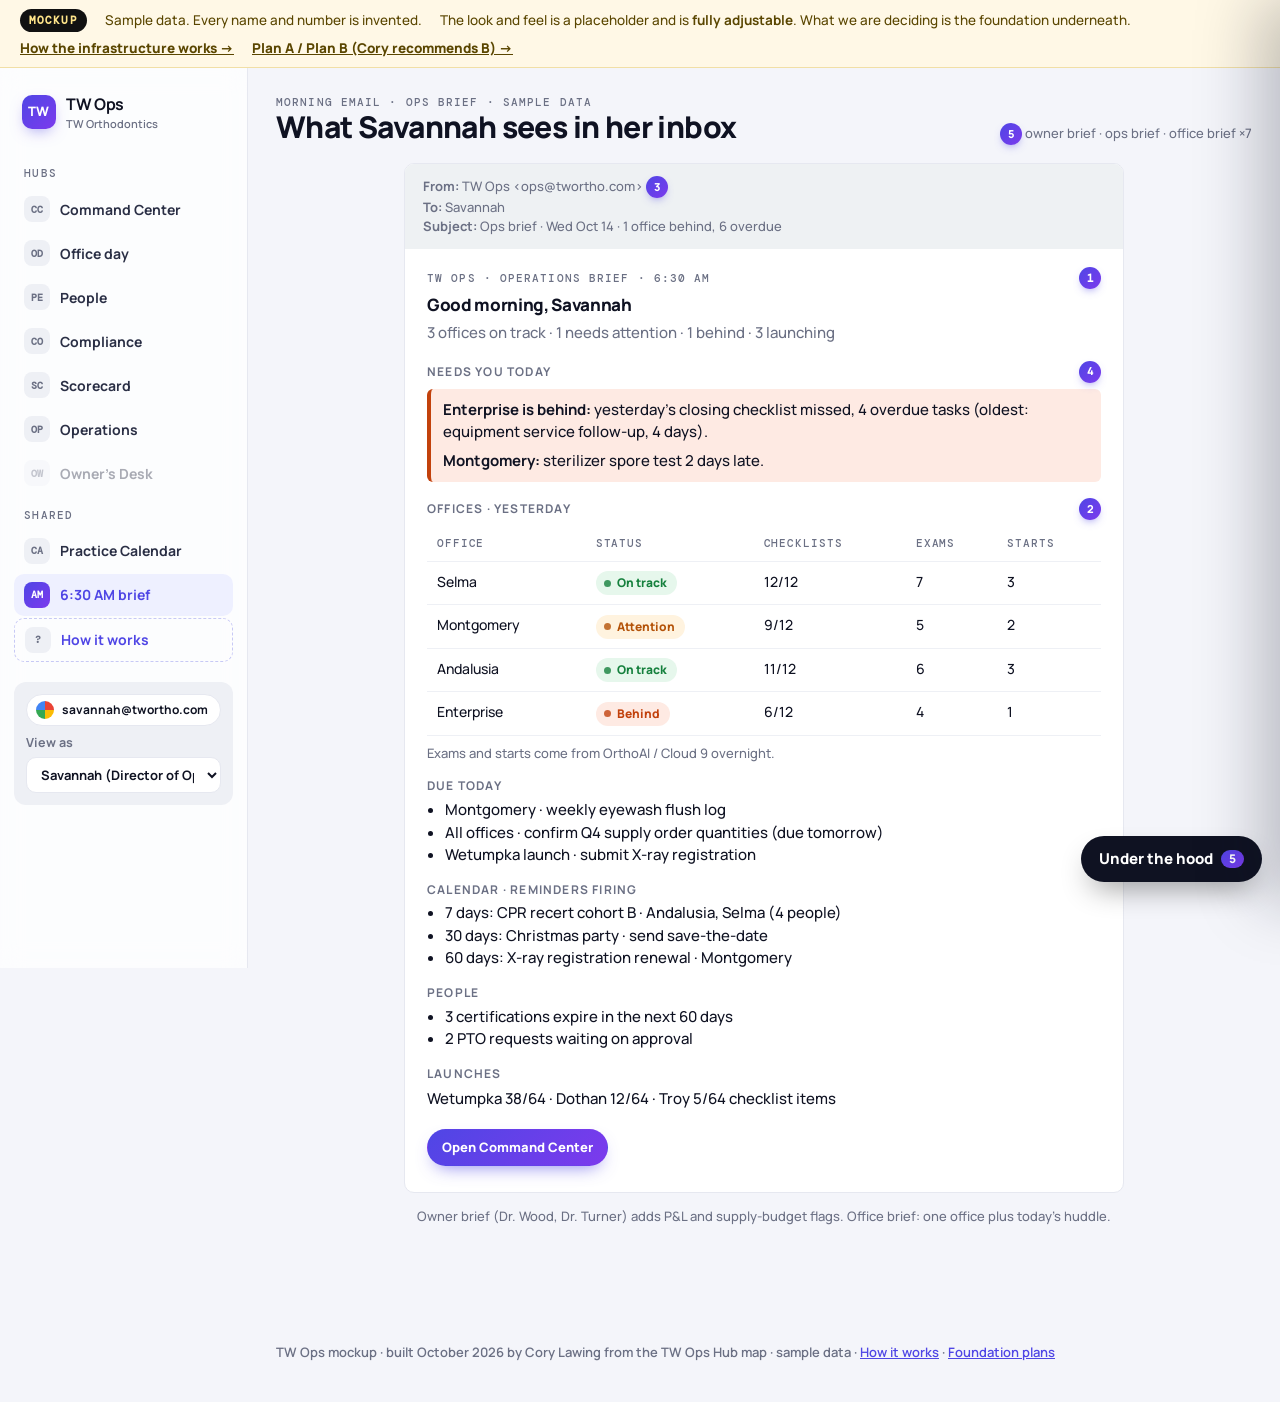
==== brief.html @ e6be6f55 "Fill placeholders with invented names and numbers Co-Authored-By: Claude Fable 5.1 <noreply@anthropi" ====
<!DOCTYPE html>
<html lang="en">
<head>
<meta charset="UTF-8">
<meta name="viewport" content="width=device-width, initial-scale=1">
<title>TW Ops · 6:30 AM brief (mockup)</title>
<link href="https://fonts.googleapis.com/css2?family=Manrope:wght@500;600;700;800&family=DM+Mono:wght@400;500&display=swap" rel="stylesheet">
<link rel="stylesheet" href="assets/styles.css">
<style>.mail{max-width:720px;margin:0 auto;background:#fff;border:1px solid var(--line);border-radius:10px;overflow:hidden}.mail .hdr{background:#eef1f3;padding:12px 18px;font-size:13px;color:var(--muted)}.mail .body{padding:18px 22px}.mail h4{margin:16px 0 6px;font-size:12px;letter-spacing:.1em;text-transform:uppercase;color:var(--muted)}.mail ul{margin:4px 0;padding-left:18px}.needs{background:var(--red-soft);border-left:4px solid var(--red);padding:10px 12px;border-radius:6px}</style>
</head>
<body>
<script>
window.PAGE = { id: 'brief', title: '6:30 AM brief', hood: [
  { what: 'Sent at 6:30 AM, every day', how: 'A scheduled job runs at 6:30 AM Central. It reads yesterday\'s rows (checklists, overdue items, calendar reminders, People expirations, launch checklists) and builds one brief per recipient. Nobody writes this email.', svc: ['job','db'] },
  { what: 'Exams, shows, starts', how: 'Pulled from Cloud 9 and OrthoAI by the overnight job before the brief runs. Counts per office. No patient names, ever.', svc: ['job','ext'] },
  { what: 'From ops@twortho.com via Gmail', how: 'The mailroom sends through your Google Workspace Gmail, so it lands in the normal inbox, is covered by Google\'s agreement, and is searchable like any other email. Critical items also go to Slack as they happen rather than waiting for 6:30.', svc: ['mail','auth'] },
  { what: '"Needs you today" sentences', how: 'The AI desk turns the numbers into two plain sentences. It is a server-side call to the Claude API with only green data (counts, task names, office names). In Plan B it never sees patient information; in Plan A patient-level summaries are possible under Anthropic\'s agreement.', svc: ['ai'] },
  { what: 'Three versions of the brief', how: 'The same job builds the owner brief (adds P&amp;L and supply-budget flags), the ops brief (this one) and seven office briefs (one office plus today\'s huddle). Which version a person gets comes from their role in the directory.', svc: ['auth','db'] }
]};
</script>
<div class="wrap">
  <div class="pagehead"><div><div class="lbl">Morning email · ops brief · sample data</div><h1>What Savannah sees in her inbox</h1></div><div><button class="uth" data-h="4"></button> <span class="small muted">owner brief · ops brief · office brief ×7</span></div></div>
  <div class="mail">
    <div class="hdr"><b>From:</b> TW Ops &lt;ops@twortho.com&gt; <button class="uth" data-h="2"></button><br><b>To:</b> Savannah<br><b>Subject:</b> Ops brief · Wed Oct 14 · 1 office behind, 6 overdue</div>
    <div class="body">
      <div class="lbl" style="display:flex;align-items:center;gap:8px">TW Ops · Operations brief · 6:30 AM <button class="uth" data-h="0"></button></div>
      <h2 style="margin:6px 0">Good morning, Savannah</h2>
      <p class="muted">3 offices on track · 1 needs attention · 1 behind · 3 launching</p>
      <h4 style="display:flex;align-items:center;gap:8px">Needs you today <button class="uth" data-h="3"></button></h4>
      <div class="needs"><p style="margin:0 0 6px"><b>Enterprise is behind:</b> yesterday's closing checklist missed, 4 overdue tasks (oldest: equipment service follow-up, 4 days).</p><p style="margin:0"><b>Montgomery:</b> sterilizer spore test 2 days late.</p></div>
      <h4 style="display:flex;align-items:center;gap:8px">Offices · yesterday <button class="uth" data-h="1"></button></h4>
      <div class="scroll"><table>
        <tr><th>Office</th><th>Status</th><th>Checklists</th><th>Exams</th><th>Starts</th></tr>
        <tr><td>Selma</td><td><span class="pill ok">On track</span></td><td>12/12</td><td>7</td><td>3</td></tr>
        <tr><td>Montgomery</td><td><span class="pill warn">Attention</span></td><td>9/12</td><td>5</td><td>2</td></tr>
        <tr><td>Andalusia</td><td><span class="pill ok">On track</span></td><td>11/12</td><td>6</td><td>3</td></tr>
        <tr><td>Enterprise</td><td><span class="pill bad">Behind</span></td><td>6/12</td><td>4</td><td>1</td></tr>
      </table></div>
      <p class="small muted">Exams and starts come from OrthoAI / Cloud 9 overnight.</p>
      <h4>Due today</h4><ul><li>Montgomery · weekly eyewash flush log</li><li>All offices · confirm Q4 supply order quantities (due tomorrow)</li><li>Wetumpka launch · submit X-ray registration</li></ul>
      <h4>Calendar · reminders firing</h4><ul><li>7 days: CPR recert cohort B · Andalusia, Selma (4 people)</li><li>30 days: Christmas party · send save-the-date</li><li>60 days: X-ray registration renewal · Montgomery</li></ul>
      <h4>People</h4><ul><li>3 certifications expire in the next 60 days</li><li>2 PTO requests waiting on approval</li></ul>
      <h4>Launches</h4><p>Wetumpka 38/64 · Dothan 12/64 · Troy 5/64 checklist items</p>
      <p style="margin-top:18px"><a class="btn pri" href="index.html">Open Command Center</a></p>
    </div>
  </div>
  <p class="small muted" style="text-align:center;margin-top:14px">Owner brief (Dr. Wood, Dr. Turner) adds P&amp;L and supply-budget flags. Office brief: one office plus today's huddle.</p>
</div>
<script src="assets/app.js"></script>
</body>
</html>
---- assets/styles.css ----
/* TW Ops mockup — placeholder look and feel (modern app shell). Everything here is adjustable; the foundation is the decision. */
:root{
  --bg:#f4f5fa; --paper:#ffffff; --fg:#0f1222; --muted:#6b7084; --line:#e6e8f0; --line2:#eef0f5;
  --acc:#4f46e5; --acc2:#7c3aed; --acc-soft:#eef0ff; --grad:linear-gradient(135deg,#4f46e5 0%,#7c3aed 100%);
  --navy:#1e1b4b; --teal:#4f46e5; --teal-soft:#eef0ff;
  --green:#15803d; --green-soft:#e6f7ec; --amber:#b45309; --amber-soft:#fff3df; --red:#c2410c; --red-soft:#feeae3; --violet:#6d28d9; --violet-soft:#efe9fe;
  --shadow:0 1px 2px rgba(16,24,40,.04),0 10px 30px -14px rgba(16,24,40,.12);
  --font:"Manrope","Segoe UI",Roboto,Helvetica,Arial,sans-serif; --mono:"DM Mono",ui-monospace,SFMono-Regular,Menlo,monospace;
  --r:16px;
}
*{box-sizing:border-box}
html,body{margin:0}
body{font-family:var(--font);font-size:15px;line-height:1.5;color:var(--fg);background:var(--bg);font-weight:500}
a{color:var(--acc)}
h1,h2,h3,h4{margin:0;line-height:1.15;letter-spacing:-.02em}
h1{font-size:30px;font-weight:800}
h2{font-size:17px;font-weight:800}
h3{font-size:15px;font-weight:800}
p{margin:8px 0}
button{font:inherit;cursor:pointer}
.mono{font-family:var(--mono)}

/* MOCKUP banner, every page */
.mock{background:#fff8e6;border-bottom:1px solid #f1dfa6;color:#5a4600;padding:9px 20px;font-size:13.5px}
.mock .in{max-width:1400px;margin:0 auto;display:flex;flex-wrap:wrap;gap:6px 18px;align-items:center}
.mock b{font-family:var(--mono);letter-spacing:.1em;background:#111;color:#ffe58a;padding:3px 9px;border-radius:999px;font-size:11px}
.mock a{color:#5a4600;font-weight:800}

/* app shell: sidebar + main */
.shell{display:flex;min-height:calc(100vh - 60px)}
aside.side{width:248px;flex:none;background:rgba(255,255,255,.75);backdrop-filter:blur(12px);border-right:1px solid var(--line);padding:18px 14px;position:sticky;top:0;height:100vh;overflow:auto;display:flex;flex-direction:column;gap:6px}
.brand{display:flex;align-items:center;gap:10px;text-decoration:none;color:var(--fg);padding:6px 8px 16px}
.brand .mark{width:34px;height:34px;border-radius:10px;background:var(--grad);color:#fff;display:grid;place-items:center;font-weight:800;font-size:13px;letter-spacing:.02em;box-shadow:0 6px 16px -6px rgba(79,70,229,.6)}
.brand b{display:block;font-size:16px;letter-spacing:-.02em}
.brand small{display:block;font-size:11px;color:var(--muted);font-weight:600}
nav.hubs{display:flex;flex-direction:column;gap:2px}
nav.hubs .sec{font-family:var(--mono);font-size:10.5px;letter-spacing:.12em;text-transform:uppercase;color:var(--muted);padding:12px 10px 4px}
nav.hubs a{display:flex;align-items:center;gap:10px;color:#2a2f45;text-decoration:none;padding:8px 10px;border-radius:10px;font-size:14px;font-weight:700}
nav.hubs a i{width:26px;height:26px;border-radius:8px;background:var(--line2);color:var(--muted);display:grid;place-items:center;font-style:normal;font-family:var(--mono);font-size:10px;letter-spacing:.02em;flex:none}
nav.hubs a:hover,nav.hubs a:focus-visible{background:var(--line2);outline:none}
nav.hubs a.on{background:var(--acc-soft);color:var(--acc)}
nav.hubs a.on i{background:var(--grad);color:#fff}
nav.hubs a.locked{opacity:.4;pointer-events:none}
nav.hubs a.how{margin-top:auto;border:1px dashed #c7c9f5;color:var(--acc)}
.who{margin-top:14px;padding:12px;border-radius:12px;background:var(--line2);display:flex;flex-direction:column;gap:8px;font-size:12.5px;color:var(--muted)}
.who .g{display:flex;align-items:center;gap:8px;background:#fff;border:1px solid var(--line);color:var(--fg);padding:6px 9px;border-radius:999px;font-weight:700;font-size:12px;overflow:hidden;white-space:nowrap;text-overflow:ellipsis}
.who .g i{width:18px;height:18px;border-radius:50%;background:conic-gradient(#ea4335 0 25%,#fbbc05 0 50%,#34a853 0 75%,#4285f4 0);display:inline-block;flex:none;font-style:normal}
.who label{display:flex;flex-direction:column;gap:4px;font-weight:700}
.who select{font:inherit;font-size:13px;font-weight:700;padding:7px 10px;border-radius:10px;border:1px solid var(--line);background:#fff;color:var(--fg)}
main{flex:1;min-width:0}
@media (max-width:900px){
  .shell{display:block}
  aside.side{position:static;height:auto;width:auto;flex-direction:row;flex-wrap:wrap;align-items:center;gap:8px;padding:10px 14px}
  .brand{padding:4px 6px}
  nav.hubs{flex-direction:row;flex-wrap:wrap;gap:4px;flex:1}
  nav.hubs .sec{display:none}
  nav.hubs a{padding:6px 10px;font-size:13px}
  nav.hubs a.how{margin-top:0}
  .who{margin:0;flex-direction:row;align-items:center;width:100%}
  .who label{flex-direction:row;align-items:center;gap:8px}
}

/* layout */
.wrap{max-width:1180px;margin:0 auto;padding:26px 28px 90px}
@media (max-width:640px){.wrap{padding:18px 16px 90px}}
.pagehead{display:flex;flex-wrap:wrap;justify-content:space-between;align-items:flex-end;gap:12px;margin-bottom:18px}
.pagehead .sub{color:var(--muted);font-size:14px;font-weight:600}
.grid{display:grid;gap:14px}
.g4{grid-template-columns:repeat(4,1fr)} .g3{grid-template-columns:repeat(3,1fr)} .g2{grid-template-columns:1fr 1fr}
@media (max-width:1100px){.g4{grid-template-columns:1fr 1fr}.g3{grid-template-columns:1fr 1fr}}
@media (max-width:640px){.g4,.g3,.g2{grid-template-columns:1fr}}
.card{background:var(--paper);border:1px solid var(--line);border-radius:var(--r);padding:16px 18px;position:relative;min-width:0;box-shadow:var(--shadow)}
.card .card{box-shadow:none;border-radius:12px}
.card h2,.card h3{display:flex;align-items:center;gap:8px;flex-wrap:wrap}
.kpi{font-size:36px;font-weight:800;letter-spacing:-.03em;font-variant-numeric:tabular-nums;line-height:1.1;margin-top:6px}
.kpi small{font-size:13px;font-weight:600;color:var(--muted);margin-left:6px;letter-spacing:0}
.lbl{font-family:var(--mono);font-size:11px;letter-spacing:.1em;text-transform:uppercase;color:var(--muted);font-weight:500}
.row{display:flex;justify-content:space-between;gap:10px;padding:7px 0;border-top:1px solid var(--line2);font-size:14px}
.row:first-of-type{border-top:0}
.row b{font-variant-numeric:tabular-nums;font-weight:800}
.pill{display:inline-flex;align-items:center;gap:6px;font-size:12px;font-weight:800;padding:3px 10px 3px 8px;border-radius:999px;white-space:nowrap}
.pill::before{content:"";width:7px;height:7px;border-radius:50%;background:currentColor;opacity:.8}
.ok{background:var(--green-soft);color:var(--green)} .warn{background:var(--amber-soft);color:var(--amber)} .bad{background:var(--red-soft);color:var(--red)} .launch{background:var(--violet-soft);color:var(--violet)} .info{background:var(--acc-soft);color:var(--acc)} .gray{background:var(--line2);color:var(--muted)}
.btn{display:inline-flex;align-items:center;gap:6px;border:1px solid var(--line);background:#fff;border-radius:999px;padding:8px 14px;font-weight:800;font-size:13px;color:var(--fg);text-decoration:none;box-shadow:0 1px 2px rgba(16,24,40,.04)}
.btn:hover{border-color:#c9cde0}
.btn.pri{background:var(--grad);border-color:transparent;color:#fff;box-shadow:0 8px 18px -8px rgba(79,70,229,.7)}
.btn.sm{padding:4px 10px;font-size:12px}
.office{cursor:pointer;transition:transform .12s,box-shadow .12s}
.office:hover{transform:translateY(-2px);box-shadow:0 1px 2px rgba(16,24,40,.04),0 18px 36px -18px rgba(79,70,229,.35);border-color:#d7d9f6}
@media (prefers-reduced-motion:reduce){.office{transition:none}.office:hover{transform:none}}
.chk{list-style:none;margin:0;padding:0}
.chk li{display:flex;align-items:center;gap:12px;padding:9px 0;border-top:1px solid var(--line2);font-size:14px;font-weight:600}
.chk li:first-child{border-top:0}
.chk input{width:20px;height:20px;accent-color:var(--acc)}
.chk .by{margin-left:auto;color:var(--muted);font-size:12px;white-space:nowrap;font-weight:600}
table{border-collapse:collapse;width:100%;font-size:14px;background:#fff}
th,td{padding:9px 10px;border-bottom:1px solid var(--line2);text-align:left;vertical-align:top}
th{font-family:var(--mono);font-size:11px;letter-spacing:.08em;text-transform:uppercase;color:var(--muted);font-weight:500}
.scroll{overflow-x:auto}
.muted{color:var(--muted)}
.small{font-size:13px}
.locked-page{background:#fff;border:1px dashed var(--line);border-radius:var(--r);padding:48px 24px;text-align:center;color:var(--muted)}

/* under-the-hood markers and drawer */
.uth{display:inline-flex;align-items:center;justify-content:center;width:22px;height:22px;border-radius:50%;border:0;background:var(--grad);color:#fff;font-weight:800;font-size:11px;padding:0;margin-left:auto;flex:none;box-shadow:0 4px 10px -4px rgba(79,70,229,.7)}
.uth:hover{filter:brightness(1.1)}
.uthbtn{position:fixed;right:18px;bottom:18px;z-index:40;background:#0f1222;color:#fff;border:0;border-radius:999px;padding:12px 18px;font-weight:800;box-shadow:0 14px 30px -10px rgba(0,0,0,.45);display:flex;gap:8px;align-items:center}
.uthbtn .n{background:var(--grad);border-radius:999px;padding:0 8px;font-size:12px}
.drawer{position:fixed;inset:0 0 0 auto;width:min(470px,100%);background:rgba(255,255,255,.96);backdrop-filter:blur(14px);z-index:50;box-shadow:-20px 0 60px rgba(15,18,34,.25);transform:translateX(100%);transition:transform .22s cubic-bezier(.2,.8,.2,1);overflow:auto;padding:20px 22px 48px;border-left:1px solid var(--line)}
.drawer.open{transform:none}
@media (prefers-reduced-motion:reduce){.drawer{transition:none}}
.drawer header{display:flex;justify-content:space-between;align-items:center;gap:10px;margin-bottom:10px}
.drawer header h2{font-size:17px}
.drawer .x{border:0;background:var(--line2);border-radius:999px;padding:6px 12px;font-weight:800}
.drawer .note{background:#fff8e6;border:1px solid #f1dfa6;border-radius:12px;padding:10px 12px;font-size:13px;margin-bottom:12px}
.hood{border:1px solid var(--line);border-radius:12px;padding:12px 14px;margin:10px 0;scroll-margin-top:12px;background:#fff}
.hood.hl{border-color:var(--acc);box-shadow:0 0 0 4px var(--acc-soft)}
.hood .what{font-weight:800;display:flex;gap:8px;align-items:center}
.hood .num{width:22px;height:22px;border-radius:50%;background:var(--grad);color:#fff;display:inline-flex;align-items:center;justify-content:center;font-size:11px;font-weight:800;flex:none}
.hood .how{font-size:13.5px;margin-top:6px;font-weight:500}
.hood .svc{display:flex;flex-wrap:wrap;gap:4px;margin-top:8px}
.svc span{font-family:var(--mono);font-size:10.5px;letter-spacing:.04em;padding:3px 8px;border-radius:999px;background:var(--line2);color:var(--muted)}
.svc span.db{background:#e3ecff;color:#1d4ed8}.svc span.job{background:#efe9fe;color:#6d28d9}.svc span.mail{background:#fff3df;color:#b45309}.svc span.ai{background:#ffe4ee;color:#be185d}.svc span.auth{background:#e6f7ec;color:#15803d}.svc span.vault{background:#fff6cc;color:#8a6500}.svc span.ext{background:var(--line2);color:#334}
.backdrop{position:fixed;inset:0;background:rgba(15,18,34,.35);z-index:45;display:none}
.backdrop.open{display:block}
footer.ft{max-width:1180px;margin:0 auto;padding:18px 28px 40px;color:var(--muted);font-size:13px;font-weight:600}

/* how-it-works page */
.hiw figure{margin:18px 0}
.hiw figure svg{display:block;width:100%;height:auto;background:#fff;border:1px solid var(--line);border-radius:var(--r);box-shadow:var(--shadow)}
.hiw figcaption{font-size:13px;color:var(--muted);margin-top:8px;font-weight:600}
.steps{list-style:none;padding:0;margin:14px 0;counter-reset:s}
.steps li{display:grid;grid-template-columns:40px 1fr;gap:12px;padding:12px 0;border-top:1px solid var(--line)}
.steps li::before{counter-increment:s;content:counter(s);font-weight:800;font-size:22px;color:var(--acc);line-height:1;font-family:var(--mono)}
.steps b{display:block;font-size:16px;letter-spacing:-.01em}
.prose{max-width:76ch}
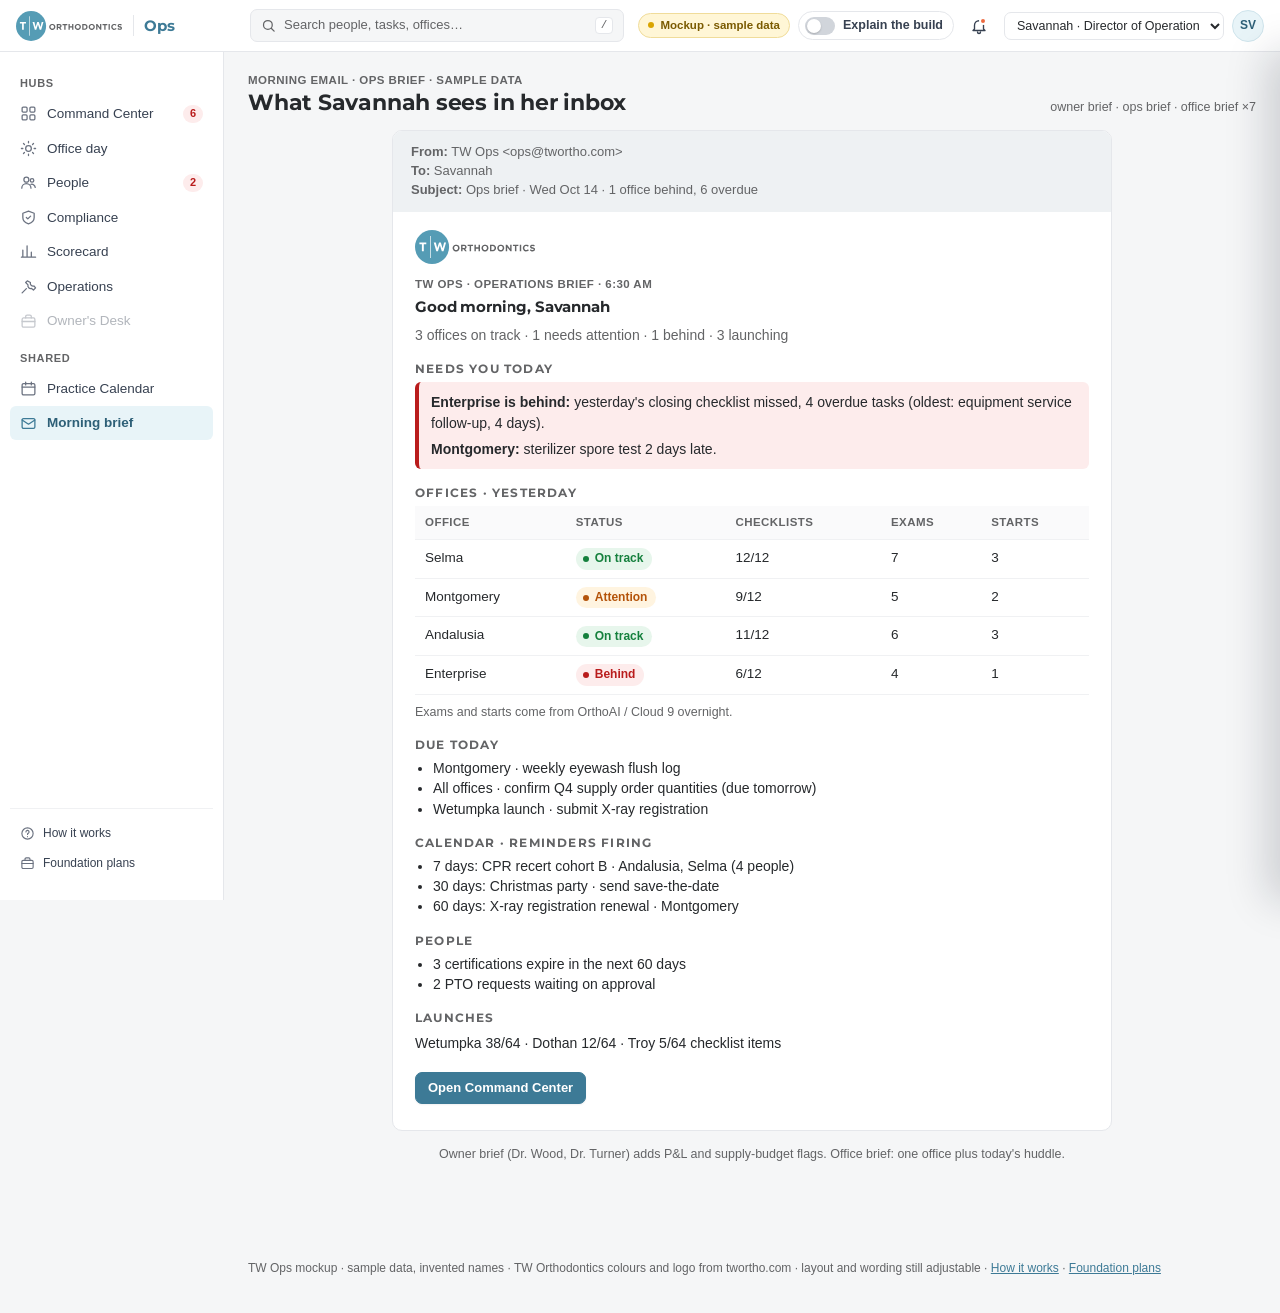
==== commit 64774f9a: "Apply TW Orthodontics branding: logo, colours, Montserrat headings, sign-in screen Blue #559cb5, gre" ====
--- a/brief.html
+++ b/brief.html
@@ -4,7 +4,8 @@
 <meta charset="UTF-8">
 <meta name="viewport" content="width=device-width, initial-scale=1">
 <title>TW Ops · 6:30 AM brief (mockup)</title>
-<link href="https://fonts.googleapis.com/css2?family=Manrope:wght@500;600;700;800&family=DM+Mono:wght@400;500&display=swap" rel="stylesheet">
+<link href="https://fonts.googleapis.com/css2?family=Montserrat:wght@600;700&display=swap" rel="stylesheet">
+<link rel="icon" type="image/svg+xml" href="assets/tw-mark.svg">
 <link rel="stylesheet" href="assets/styles.css">
 <style>.mail{max-width:720px;margin:0 auto;background:#fff;border:1px solid var(--line);border-radius:10px;overflow:hidden}.mail .hdr{background:#eef1f3;padding:12px 18px;font-size:13px;color:var(--muted)}.mail .body{padding:18px 22px}.mail h4{margin:16px 0 6px;font-size:12px;letter-spacing:.1em;text-transform:uppercase;color:var(--muted)}.mail ul{margin:4px 0;padding-left:18px}.needs{background:var(--red-soft);border-left:4px solid var(--red);padding:10px 12px;border-radius:6px}</style>
 </head>
@@ -23,6 +24,7 @@
   <div class="mail">
     <div class="hdr"><b>From:</b> TW Ops &lt;ops@twortho.com&gt; <button class="uth" data-h="2"></button><br><b>To:</b> Savannah<br><b>Subject:</b> Ops brief · Wed Oct 14 · 1 office behind, 6 overdue</div>
     <div class="body">
+      <img src="assets/tw-logo.svg" alt="TW Orthodontics" style="height:34px;width:auto;display:block;margin-bottom:12px">
       <div class="lbl" style="display:flex;align-items:center;gap:8px">TW Ops · Operations brief · 6:30 AM <button class="uth" data-h="0"></button></div>
       <h2 style="margin:6px 0">Good morning, Savannah</h2>
       <p class="muted">3 offices on track · 1 needs attention · 1 behind · 3 launching</p>
--- a/assets/styles.css
+++ b/assets/styles.css
@@ -1,136 +1,166 @@
-/* TW Ops mockup — placeholder look and feel (modern app shell). Everything here is adjustable; the foundation is the decision. */
+/* TW Ops mockup — product chrome in TW Orthodontics' brand (blue #559cb5, grey #636466, orange #ed6a40, Montserrat; taken from twortho.com).
+   Still a mockup: layout and wording are adjustable; the foundation is the decision. */
 :root{
-  --bg:#f4f5fa; --paper:#ffffff; --fg:#0f1222; --muted:#6b7084; --line:#e6e8f0; --line2:#eef0f5;
-  --acc:#4f46e5; --acc2:#7c3aed; --acc-soft:#eef0ff; --grad:linear-gradient(135deg,#4f46e5 0%,#7c3aed 100%);
-  --navy:#1e1b4b; --teal:#4f46e5; --teal-soft:#eef0ff;
-  --green:#15803d; --green-soft:#e6f7ec; --amber:#b45309; --amber-soft:#fff3df; --red:#c2410c; --red-soft:#feeae3; --violet:#6d28d9; --violet-soft:#efe9fe;
-  --shadow:0 1px 2px rgba(16,24,40,.04),0 10px 30px -14px rgba(16,24,40,.12);
-  --font:"Manrope","Segoe UI",Roboto,Helvetica,Arial,sans-serif; --mono:"DM Mono",ui-monospace,SFMono-Regular,Menlo,monospace;
-  --r:16px;
+  --bg:#f5f6f7; --paper:#fff; --fg:#26292c; --muted:#636466; --line:#e5e7eb; --line2:#f0f1f3;
+  --brand:#3d7a96; --brand-ink:#2d5f77; --brand-soft:#e8f4f8; --brand-text:#3d7a96; --brand-bright:#559cb5; --orange:#ed6a40; --orange-soft:#fdeee8;
+  --navy:#3f4144; --teal:#3d7a96; --teal-soft:#e8f4f8; --acc:#3d7a96; --acc-soft:#e8f4f8; --grad:#3f4144;
+  --green:#15803d; --green-soft:#e7f6ec; --amber:#b45309; --amber-soft:#fff4e0; --red:#b91c1c; --red-soft:#fdecec; --violet:#6d28d9; --violet-soft:#f0ebfd;
+  --title:"Montserrat",-apple-system,BlinkMacSystemFont,"Segoe UI",sans-serif; --font:-apple-system,BlinkMacSystemFont,"Segoe UI",Roboto,"Helvetica Neue",Arial,sans-serif; --mono:ui-monospace,SFMono-Regular,Menlo,Consolas,monospace;
+  --r:8px; --shadow:0 1px 2px rgba(17,24,39,.06);
 }
 *{box-sizing:border-box}
-html,body{margin:0}
-body{font-family:var(--font);font-size:15px;line-height:1.5;color:var(--fg);background:var(--bg);font-weight:500}
-a{color:var(--acc)}
-h1,h2,h3,h4{margin:0;line-height:1.15;letter-spacing:-.02em}
-h1{font-size:30px;font-weight:800}
-h2{font-size:17px;font-weight:800}
-h3{font-size:15px;font-weight:800}
+html,body{margin:0;height:100%}
+body{font-family:var(--font);font-size:14px;line-height:1.45;color:var(--fg);background:var(--bg);-webkit-font-smoothing:antialiased}
+a{color:var(--brand-text)}
+h1,h2,h3,h4{margin:0;line-height:1.25;letter-spacing:-.01em;font-family:var(--title)}
+h1{font-size:22px;font-weight:700}
+h2{font-size:15px;font-weight:700}
+h3{font-size:14px;font-weight:700}
 p{margin:8px 0}
 button{font:inherit;cursor:pointer}
 .mono{font-family:var(--mono)}
 
-/* MOCKUP banner, every page */
-.mock{background:#fff8e6;border-bottom:1px solid #f1dfa6;color:#5a4600;padding:9px 20px;font-size:13.5px}
-.mock .in{max-width:1400px;margin:0 auto;display:flex;flex-wrap:wrap;gap:6px 18px;align-items:center}
-.mock b{font-family:var(--mono);letter-spacing:.1em;background:#111;color:#ffe58a;padding:3px 9px;border-radius:999px;font-size:11px}
-.mock a{color:#5a4600;font-weight:800}
+/* top bar */
+.topbar{height:52px;background:#fff;border-bottom:1px solid var(--line);display:flex;align-items:center;gap:14px;padding:0 16px;position:sticky;top:0;z-index:30}
+.topbar .brand{display:flex;align-items:center;gap:9px;text-decoration:none;color:var(--fg);font-weight:700;font-size:15px;min-width:220px}
+.topbar .brand img{height:30px;width:auto;display:block}
+.topbar .brand .prod{font-family:var(--title);font-weight:700;font-size:15px;color:var(--brand);border-left:1px solid var(--line);padding-left:10px;margin-left:2px;letter-spacing:.01em}
+.search{flex:1;min-width:0;max-width:520px;display:flex;align-items:center;gap:8px;background:var(--bg);border:1px solid var(--line);border-radius:7px;padding:6px 10px;color:var(--muted);font-size:13px}
+.search span{white-space:nowrap;overflow:hidden;text-overflow:ellipsis}
+.search svg{width:15px;height:15px;flex:none}
+.search kbd{margin-left:auto;font-family:var(--mono);font-size:11px;border:1px solid var(--line);border-radius:4px;padding:0 5px;background:#fff;color:var(--muted)}
+.topbar .right{margin-left:auto;display:flex;align-items:center;gap:8px}
+.ibtn{width:34px;height:34px;border-radius:7px;border:1px solid transparent;background:transparent;display:grid;place-items:center;color:#374151;position:relative}
+.ibtn:hover{background:var(--bg);border-color:var(--line)}
+.ibtn svg{width:18px;height:18px}
+.ibtn .dot{position:absolute;top:7px;right:8px;width:8px;height:8px;border-radius:50%;background:var(--orange);border:2px solid #fff}
+.mockpill{display:inline-flex;align-items:center;gap:6px;font-size:11.5px;font-weight:600;color:#7a5a00;background:#fff6d6;border:1px solid #f0dc9a;border-radius:999px;padding:3px 9px;white-space:nowrap}
+.mockpill i{width:6px;height:6px;border-radius:50%;background:#d9a400;font-style:normal}
+.explain-btn{display:inline-flex;align-items:center;gap:8px;font-size:12.5px;font-weight:600;color:#374151;border:1px solid var(--line);border-radius:999px;padding:4px 10px 4px 6px;background:#fff;white-space:nowrap}
+.explain-btn .sw{width:30px;height:18px;border-radius:999px;background:#d1d5db;position:relative;transition:background .15s}
+.explain-btn .sw::after{content:"";position:absolute;top:2px;left:2px;width:14px;height:14px;border-radius:50%;background:#fff;transition:left .15s;box-shadow:0 1px 2px rgba(0,0,0,.2)}
+body.explain .explain-btn .sw{background:var(--brand)} body.explain .explain-btn .sw::after{left:14px}
+.avatar{width:32px;height:32px;border-radius:50%;background:var(--brand-soft);color:var(--brand-ink);display:grid;place-items:center;font-weight:700;font-size:12px;border:1px solid #cfe4ec}
+.me{display:flex;align-items:center;gap:8px}
+.me select{font:inherit;font-size:12.5px;border:1px solid var(--line);border-radius:7px;padding:5px 8px;background:#fff;color:var(--fg);max-width:220px}
+@media (max-width:1180px){.search{max-width:240px}.search kbd{display:none}}
+@media (max-width:1000px){.search{display:none}.explain-btn span.t{display:none}}
+@media (max-width:760px){.search{display:none}.topbar .brand{min-width:0}.topbar .brand small{display:none}.explain-btn span.t{display:none}.me select{max-width:140px}}
 
-/* app shell: sidebar + main */
-.shell{display:flex;min-height:calc(100vh - 60px)}
-aside.side{width:248px;flex:none;background:rgba(255,255,255,.75);backdrop-filter:blur(12px);border-right:1px solid var(--line);padding:18px 14px;position:sticky;top:0;height:100vh;overflow:auto;display:flex;flex-direction:column;gap:6px}
-.brand{display:flex;align-items:center;gap:10px;text-decoration:none;color:var(--fg);padding:6px 8px 16px}
-.brand .mark{width:34px;height:34px;border-radius:10px;background:var(--grad);color:#fff;display:grid;place-items:center;font-weight:800;font-size:13px;letter-spacing:.02em;box-shadow:0 6px 16px -6px rgba(79,70,229,.6)}
-.brand b{display:block;font-size:16px;letter-spacing:-.02em}
-.brand small{display:block;font-size:11px;color:var(--muted);font-weight:600}
-nav.hubs{display:flex;flex-direction:column;gap:2px}
-nav.hubs .sec{font-family:var(--mono);font-size:10.5px;letter-spacing:.12em;text-transform:uppercase;color:var(--muted);padding:12px 10px 4px}
-nav.hubs a{display:flex;align-items:center;gap:10px;color:#2a2f45;text-decoration:none;padding:8px 10px;border-radius:10px;font-size:14px;font-weight:700}
-nav.hubs a i{width:26px;height:26px;border-radius:8px;background:var(--line2);color:var(--muted);display:grid;place-items:center;font-style:normal;font-family:var(--mono);font-size:10px;letter-spacing:.02em;flex:none}
-nav.hubs a:hover,nav.hubs a:focus-visible{background:var(--line2);outline:none}
-nav.hubs a.on{background:var(--acc-soft);color:var(--acc)}
-nav.hubs a.on i{background:var(--grad);color:#fff}
-nav.hubs a.locked{opacity:.4;pointer-events:none}
-nav.hubs a.how{margin-top:auto;border:1px dashed #c7c9f5;color:var(--acc)}
-.who{margin-top:14px;padding:12px;border-radius:12px;background:var(--line2);display:flex;flex-direction:column;gap:8px;font-size:12.5px;color:var(--muted)}
-.who .g{display:flex;align-items:center;gap:8px;background:#fff;border:1px solid var(--line);color:var(--fg);padding:6px 9px;border-radius:999px;font-weight:700;font-size:12px;overflow:hidden;white-space:nowrap;text-overflow:ellipsis}
-.who .g i{width:18px;height:18px;border-radius:50%;background:conic-gradient(#ea4335 0 25%,#fbbc05 0 50%,#34a853 0 75%,#4285f4 0);display:inline-block;flex:none;font-style:normal}
-.who label{display:flex;flex-direction:column;gap:4px;font-weight:700}
-.who select{font:inherit;font-size:13px;font-weight:700;padding:7px 10px;border-radius:10px;border:1px solid var(--line);background:#fff;color:var(--fg)}
+/* shell */
+.shell{display:flex;min-height:calc(100vh - 52px)}
+aside.side{width:224px;flex:none;background:#fff;border-right:1px solid var(--line);padding:12px 10px;position:sticky;top:52px;height:calc(100vh - 52px);overflow:auto;display:flex;flex-direction:column}
+nav.hubs{display:flex;flex-direction:column;gap:1px}
+nav.hubs .sec{font-size:11px;font-weight:600;letter-spacing:.06em;text-transform:uppercase;color:var(--muted);padding:12px 10px 4px}
+nav.hubs a{display:flex;align-items:center;gap:10px;color:#374151;text-decoration:none;padding:7px 10px;border-radius:6px;font-size:13.5px;font-weight:500}
+nav.hubs a svg{width:17px;height:17px;flex:none;color:#6b7280}
+nav.hubs a:hover,nav.hubs a:focus-visible{background:var(--bg);outline:none}
+nav.hubs a.on{background:var(--brand-soft);color:var(--brand-ink);font-weight:600}
+nav.hubs a.on svg{color:var(--brand)}
+nav.hubs a.locked{opacity:.38;pointer-events:none}
+nav.hubs a .cnt{margin-left:auto;font-size:11px;font-weight:600;background:var(--red-soft);color:var(--red);border-radius:999px;padding:1px 7px}
+.sidefoot{margin-top:auto;padding:10px;border-top:1px solid var(--line2);font-size:12px;color:var(--muted)}
+.sidefoot a{display:flex;align-items:center;gap:8px;color:#374151;text-decoration:none;font-weight:500;padding:6px 0}
+.sidefoot svg{width:15px;height:15px;color:#6b7280}
 main{flex:1;min-width:0}
 @media (max-width:900px){
   .shell{display:block}
-  aside.side{position:static;height:auto;width:auto;flex-direction:row;flex-wrap:wrap;align-items:center;gap:8px;padding:10px 14px}
-  .brand{padding:4px 6px}
-  nav.hubs{flex-direction:row;flex-wrap:wrap;gap:4px;flex:1}
-  nav.hubs .sec{display:none}
-  nav.hubs a{padding:6px 10px;font-size:13px}
-  nav.hubs a.how{margin-top:0}
-  .who{margin:0;flex-direction:row;align-items:center;width:100%}
-  .who label{flex-direction:row;align-items:center;gap:8px}
+  aside.side{position:static;height:auto;width:auto;padding:6px 10px;flex-direction:row;overflow-x:auto}
+  nav.hubs{flex-direction:row;gap:2px}nav.hubs .sec{display:none}nav.hubs a{white-space:nowrap;padding:6px 10px}
+  .sidefoot{display:none}
 }
 
-/* layout */
-.wrap{max-width:1180px;margin:0 auto;padding:26px 28px 90px}
-@media (max-width:640px){.wrap{padding:18px 16px 90px}}
-.pagehead{display:flex;flex-wrap:wrap;justify-content:space-between;align-items:flex-end;gap:12px;margin-bottom:18px}
-.pagehead .sub{color:var(--muted);font-size:14px;font-weight:600}
-.grid{display:grid;gap:14px}
+/* page */
+.wrap{max-width:1180px;margin:0 auto;padding:20px 24px 72px}
+@media (max-width:640px){.wrap{padding:14px 14px 72px}}
+.pagehead{display:flex;flex-wrap:wrap;justify-content:space-between;align-items:flex-end;gap:12px;margin-bottom:14px}
+.pagehead .sub{color:var(--muted);font-size:13px}
+.lbl{font-size:11.5px;font-weight:600;letter-spacing:.04em;text-transform:uppercase;color:var(--muted)}
+.tabs{display:flex;gap:2px;border-bottom:1px solid var(--line);margin:4px 0 16px}
+.tabs a{padding:8px 12px;font-size:13.5px;font-weight:500;color:var(--muted);text-decoration:none;border-bottom:2px solid transparent;margin-bottom:-1px}
+.tabs a.on{color:var(--brand-ink);border-color:var(--orange);font-weight:600}
+.grid{display:grid;gap:12px}
 .g4{grid-template-columns:repeat(4,1fr)} .g3{grid-template-columns:repeat(3,1fr)} .g2{grid-template-columns:1fr 1fr}
 @media (max-width:1100px){.g4{grid-template-columns:1fr 1fr}.g3{grid-template-columns:1fr 1fr}}
 @media (max-width:640px){.g4,.g3,.g2{grid-template-columns:1fr}}
-.card{background:var(--paper);border:1px solid var(--line);border-radius:var(--r);padding:16px 18px;position:relative;min-width:0;box-shadow:var(--shadow)}
-.card .card{box-shadow:none;border-radius:12px}
+.card{background:var(--paper);border:1px solid var(--line);border-radius:var(--r);padding:14px 16px;position:relative;min-width:0;box-shadow:var(--shadow)}
+.card .card{box-shadow:none}
 .card h2,.card h3{display:flex;align-items:center;gap:8px;flex-wrap:wrap}
-.kpi{font-size:36px;font-weight:800;letter-spacing:-.03em;font-variant-numeric:tabular-nums;line-height:1.1;margin-top:6px}
-.kpi small{font-size:13px;font-weight:600;color:var(--muted);margin-left:6px;letter-spacing:0}
-.lbl{font-family:var(--mono);font-size:11px;letter-spacing:.1em;text-transform:uppercase;color:var(--muted);font-weight:500}
-.row{display:flex;justify-content:space-between;gap:10px;padding:7px 0;border-top:1px solid var(--line2);font-size:14px}
+.kpi{font-family:var(--title);font-size:28px;font-weight:700;letter-spacing:-.02em;font-variant-numeric:tabular-nums;line-height:1.1;margin-top:6px}
+.kpi small{font-size:12.5px;font-weight:500;color:var(--muted);margin-left:6px;letter-spacing:0}
+.delta{font-size:12px;font-weight:600;margin-top:6px}
+.delta.up{color:var(--green)} .delta.down{color:var(--red)} .delta.flat{color:var(--muted)}
+.spark{position:absolute;right:14px;bottom:12px;width:84px;height:28px}
+.spark polyline{fill:none;stroke:var(--brand-bright);stroke-width:1.6;stroke-linejoin:round;stroke-linecap:round}
+.spark polygon{fill:var(--brand-bright);opacity:.12}
+.row{display:flex;justify-content:space-between;gap:10px;padding:6px 0;border-top:1px solid var(--line2);font-size:13.5px}
 .row:first-of-type{border-top:0}
-.row b{font-variant-numeric:tabular-nums;font-weight:800}
-.pill{display:inline-flex;align-items:center;gap:6px;font-size:12px;font-weight:800;padding:3px 10px 3px 8px;border-radius:999px;white-space:nowrap}
-.pill::before{content:"";width:7px;height:7px;border-radius:50%;background:currentColor;opacity:.8}
-.ok{background:var(--green-soft);color:var(--green)} .warn{background:var(--amber-soft);color:var(--amber)} .bad{background:var(--red-soft);color:var(--red)} .launch{background:var(--violet-soft);color:var(--violet)} .info{background:var(--acc-soft);color:var(--acc)} .gray{background:var(--line2);color:var(--muted)}
-.btn{display:inline-flex;align-items:center;gap:6px;border:1px solid var(--line);background:#fff;border-radius:999px;padding:8px 14px;font-weight:800;font-size:13px;color:var(--fg);text-decoration:none;box-shadow:0 1px 2px rgba(16,24,40,.04)}
-.btn:hover{border-color:#c9cde0}
-.btn.pri{background:var(--grad);border-color:transparent;color:#fff;box-shadow:0 8px 18px -8px rgba(79,70,229,.7)}
-.btn.sm{padding:4px 10px;font-size:12px}
-.office{cursor:pointer;transition:transform .12s,box-shadow .12s}
-.office:hover{transform:translateY(-2px);box-shadow:0 1px 2px rgba(16,24,40,.04),0 18px 36px -18px rgba(79,70,229,.35);border-color:#d7d9f6}
-@media (prefers-reduced-motion:reduce){.office{transition:none}.office:hover{transform:none}}
+.row b{font-variant-numeric:tabular-nums;font-weight:600}
+.pill{display:inline-flex;align-items:center;gap:6px;font-size:12px;font-weight:600;padding:2px 9px 2px 7px;border-radius:999px;white-space:nowrap}
+.pill::before{content:"";width:6px;height:6px;border-radius:50%;background:currentColor}
+.ok{background:var(--green-soft);color:var(--green)} .warn{background:var(--amber-soft);color:var(--amber)} .bad{background:var(--red-soft);color:var(--red)} .launch{background:var(--violet-soft);color:var(--violet)} .info{background:var(--brand-soft);color:var(--brand-ink)} .gray{background:var(--line2);color:var(--muted)}
+.btn{display:inline-flex;align-items:center;gap:6px;border:1px solid var(--line);background:#fff;border-radius:7px;padding:6px 12px;font-weight:600;font-size:13px;color:var(--fg);text-decoration:none;box-shadow:var(--shadow)}
+.btn:hover{background:var(--bg)}
+.btn.pri{background:var(--brand);border-color:var(--brand);color:#fff}
+.btn.pri:hover{background:var(--brand-ink)}
+.btn.sm{padding:3px 9px;font-size:12px}
+.office{cursor:pointer;text-decoration:none;color:inherit;display:block;transition:border-color .12s,box-shadow .12s}
+.office:hover{border-color:#b5d5e1;box-shadow:0 2px 8px rgba(85,156,181,.18)}
+.office .lead{display:flex;align-items:center;gap:8px;font-size:12.5px;color:var(--muted);margin:4px 0 8px}
+.office .lead .av{width:20px;height:20px;border-radius:50%;background:var(--line2);color:#374151;font-size:9.5px;font-weight:700;display:grid;place-items:center}
+.bar{height:6px;border-radius:999px;background:var(--line2);overflow:hidden;margin:6px 0 2px}
+.bar i{display:block;height:100%;background:var(--brand-bright);border-radius:999px}
+.bar.warn i{background:var(--amber)} .bar.bad i{background:var(--red)} .bar.launch i{background:var(--violet)}
 .chk{list-style:none;margin:0;padding:0}
-.chk li{display:flex;align-items:center;gap:12px;padding:9px 0;border-top:1px solid var(--line2);font-size:14px;font-weight:600}
+.chk li{display:flex;align-items:center;gap:12px;padding:8px 0;border-top:1px solid var(--line2);font-size:13.5px}
 .chk li:first-child{border-top:0}
-.chk input{width:20px;height:20px;accent-color:var(--acc)}
-.chk .by{margin-left:auto;color:var(--muted);font-size:12px;white-space:nowrap;font-weight:600}
-table{border-collapse:collapse;width:100%;font-size:14px;background:#fff}
-th,td{padding:9px 10px;border-bottom:1px solid var(--line2);text-align:left;vertical-align:top}
-th{font-family:var(--mono);font-size:11px;letter-spacing:.08em;text-transform:uppercase;color:var(--muted);font-weight:500}
+.chk input{width:18px;height:18px;accent-color:var(--brand)}
+.chk .by{margin-left:auto;color:var(--muted);font-size:12px;white-space:nowrap}
+table{border-collapse:collapse;width:100%;font-size:13.5px;background:#fff}
+th,td{padding:8px 10px;border-bottom:1px solid var(--line2);text-align:left;vertical-align:top}
+th{font-size:11.5px;letter-spacing:.04em;text-transform:uppercase;color:var(--muted);font-weight:600;background:#fafafb}
+tr:hover td{background:#fafbfc}
+td:last-child{white-space:nowrap}
 .scroll{overflow-x:auto}
 .muted{color:var(--muted)}
-.small{font-size:13px}
+.small{font-size:12.5px}
 .locked-page{background:#fff;border:1px dashed var(--line);border-radius:var(--r);padding:48px 24px;text-align:center;color:var(--muted)}
 
-/* under-the-hood markers and drawer */
-.uth{display:inline-flex;align-items:center;justify-content:center;width:22px;height:22px;border-radius:50%;border:0;background:var(--grad);color:#fff;font-weight:800;font-size:11px;padding:0;margin-left:auto;flex:none;box-shadow:0 4px 10px -4px rgba(79,70,229,.7)}
-.uth:hover{filter:brightness(1.1)}
-.uthbtn{position:fixed;right:18px;bottom:18px;z-index:40;background:#0f1222;color:#fff;border:0;border-radius:999px;padding:12px 18px;font-weight:800;box-shadow:0 14px 30px -10px rgba(0,0,0,.45);display:flex;gap:8px;align-items:center}
-.uthbtn .n{background:var(--grad);border-radius:999px;padding:0 8px;font-size:12px}
-.drawer{position:fixed;inset:0 0 0 auto;width:min(470px,100%);background:rgba(255,255,255,.96);backdrop-filter:blur(14px);z-index:50;box-shadow:-20px 0 60px rgba(15,18,34,.25);transform:translateX(100%);transition:transform .22s cubic-bezier(.2,.8,.2,1);overflow:auto;padding:20px 22px 48px;border-left:1px solid var(--line)}
+/* explain mode (hidden unless the switch is on) */
+.uth{display:none;align-items:center;justify-content:center;width:18px;height:18px;border-radius:50%;border:1.5px solid var(--brand);background:#fff;color:var(--brand);font-weight:700;font-size:10px;padding:0;margin-left:auto;flex:none;font-family:var(--mono)}
+body.explain .uth{display:inline-flex}
+.uth:hover,.uth:focus-visible{background:var(--brand);color:#fff;outline:none}
+.drawer{position:fixed;inset:52px 0 0 auto;width:min(440px,100%);background:#fff;z-index:50;box-shadow:-12px 0 40px rgba(17,24,39,.18);transform:translateX(100%);transition:transform .2s;overflow:auto;padding:16px 18px 40px;border-left:1px solid var(--line)}
 .drawer.open{transform:none}
 @media (prefers-reduced-motion:reduce){.drawer{transition:none}}
 .drawer header{display:flex;justify-content:space-between;align-items:center;gap:10px;margin-bottom:10px}
-.drawer header h2{font-size:17px}
-.drawer .x{border:0;background:var(--line2);border-radius:999px;padding:6px 12px;font-weight:800}
-.drawer .note{background:#fff8e6;border:1px solid #f1dfa6;border-radius:12px;padding:10px 12px;font-size:13px;margin-bottom:12px}
-.hood{border:1px solid var(--line);border-radius:12px;padding:12px 14px;margin:10px 0;scroll-margin-top:12px;background:#fff}
-.hood.hl{border-color:var(--acc);box-shadow:0 0 0 4px var(--acc-soft)}
-.hood .what{font-weight:800;display:flex;gap:8px;align-items:center}
-.hood .num{width:22px;height:22px;border-radius:50%;background:var(--grad);color:#fff;display:inline-flex;align-items:center;justify-content:center;font-size:11px;font-weight:800;flex:none}
-.hood .how{font-size:13.5px;margin-top:6px;font-weight:500}
-.hood .svc{display:flex;flex-wrap:wrap;gap:4px;margin-top:8px}
-.svc span{font-family:var(--mono);font-size:10.5px;letter-spacing:.04em;padding:3px 8px;border-radius:999px;background:var(--line2);color:var(--muted)}
-.svc span.db{background:#e3ecff;color:#1d4ed8}.svc span.job{background:#efe9fe;color:#6d28d9}.svc span.mail{background:#fff3df;color:#b45309}.svc span.ai{background:#ffe4ee;color:#be185d}.svc span.auth{background:#e6f7ec;color:#15803d}.svc span.vault{background:#fff6cc;color:#8a6500}.svc span.ext{background:var(--line2);color:#334}
-.backdrop{position:fixed;inset:0;background:rgba(15,18,34,.35);z-index:45;display:none}
+.drawer header h2{font-size:15px}
+.drawer .x{border:1px solid var(--line);background:#fff;border-radius:7px;padding:5px 10px;font-weight:600;font-size:12.5px}
+.drawer .note{background:var(--bg);border:1px solid var(--line);border-radius:7px;padding:9px 11px;font-size:12.5px;margin-bottom:10px;color:#374151}
+.hood{border:1px solid var(--line);border-radius:7px;padding:10px 12px;margin:8px 0;scroll-margin-top:12px;background:#fff}
+.hood.hl{border-color:var(--brand);box-shadow:0 0 0 3px var(--brand-soft)}
+.hood .what{font-weight:650;display:flex;gap:8px;align-items:center;font-size:13.5px}
+.hood .num{width:18px;height:18px;border-radius:50%;border:1.5px solid var(--brand);color:var(--brand);display:inline-flex;align-items:center;justify-content:center;font-size:10px;font-weight:700;flex:none;font-family:var(--mono)}
+.hood .how{font-size:13px;margin-top:5px;color:#374151}
+.hood .svc{display:flex;flex-wrap:wrap;gap:4px;margin-top:7px}
+.svc span{font-size:11px;font-weight:600;padding:2px 7px;border-radius:4px;background:var(--line2);color:var(--muted)}
+.svc span.db{background:#e3ecff;color:#1d4ed8}.svc span.job{background:#efe9fe;color:#6d28d9}.svc span.mail{background:#fff3df;color:#b45309}.svc span.ai{background:#ffe4ee;color:#be185d}.svc span.auth{background:#e7f6ec;color:#15803d}.svc span.vault{background:#fff6cc;color:#8a6500}.svc span.ext{background:var(--line2);color:#334}
+.backdrop{position:fixed;inset:0;background:rgba(17,24,39,.3);z-index:45;display:none}
 .backdrop.open{display:block}
-footer.ft{max-width:1180px;margin:0 auto;padding:18px 28px 40px;color:var(--muted);font-size:13px;font-weight:600}
+.toast{position:fixed;left:50%;bottom:28px;transform:translateX(-50%) translateY(8px);background:#111827;color:#fff;padding:9px 14px;border-radius:7px;font-size:13px;font-weight:500;box-shadow:0 10px 24px -8px rgba(0,0,0,.4);opacity:0;transition:opacity .15s,transform .15s;z-index:60;max-width:min(92vw,520px);text-align:center;pointer-events:none}
+.toast.show{opacity:1;transform:translateX(-50%)}
+footer.ft{max-width:1180px;margin:0 auto;padding:16px 24px 36px;color:var(--muted);font-size:12px}
 
-/* how-it-works page */
-.hiw figure{margin:18px 0}
-.hiw figure svg{display:block;width:100%;height:auto;background:#fff;border:1px solid var(--line);border-radius:var(--r);box-shadow:var(--shadow)}
-.hiw figcaption{font-size:13px;color:var(--muted);margin-top:8px;font-weight:600}
-.steps{list-style:none;padding:0;margin:14px 0;counter-reset:s}
-.steps li{display:grid;grid-template-columns:40px 1fr;gap:12px;padding:12px 0;border-top:1px solid var(--line)}
-.steps li::before{counter-increment:s;content:counter(s);font-weight:800;font-size:22px;color:var(--acc);line-height:1;font-family:var(--mono)}
-.steps b{display:block;font-size:16px;letter-spacing:-.01em}
+/* how-it-works */
+.hiw figure{margin:16px 0}
+.hiw figure svg{display:block;width:100%;height:auto;background:#fff;border:1px solid var(--line);border-radius:var(--r)}
+.hiw figcaption{font-size:12.5px;color:var(--muted);margin-top:8px}
+.steps{list-style:none;padding:0;margin:12px 0;counter-reset:s}
+.steps li{display:grid;grid-template-columns:32px 1fr;gap:12px;padding:10px 0;border-top:1px solid var(--line)}
+.steps li::before{counter-increment:s;content:counter(s);font-weight:700;font-size:18px;color:var(--brand);line-height:1.2;font-family:var(--mono)}
+.steps b{display:block;font-size:14.5px}
 .prose{max-width:76ch}
+
+/* brand accents */
+.accent{border-left:4px solid var(--orange)!important}
+.motto{font-family:var(--title);font-weight:600;color:var(--brand)}
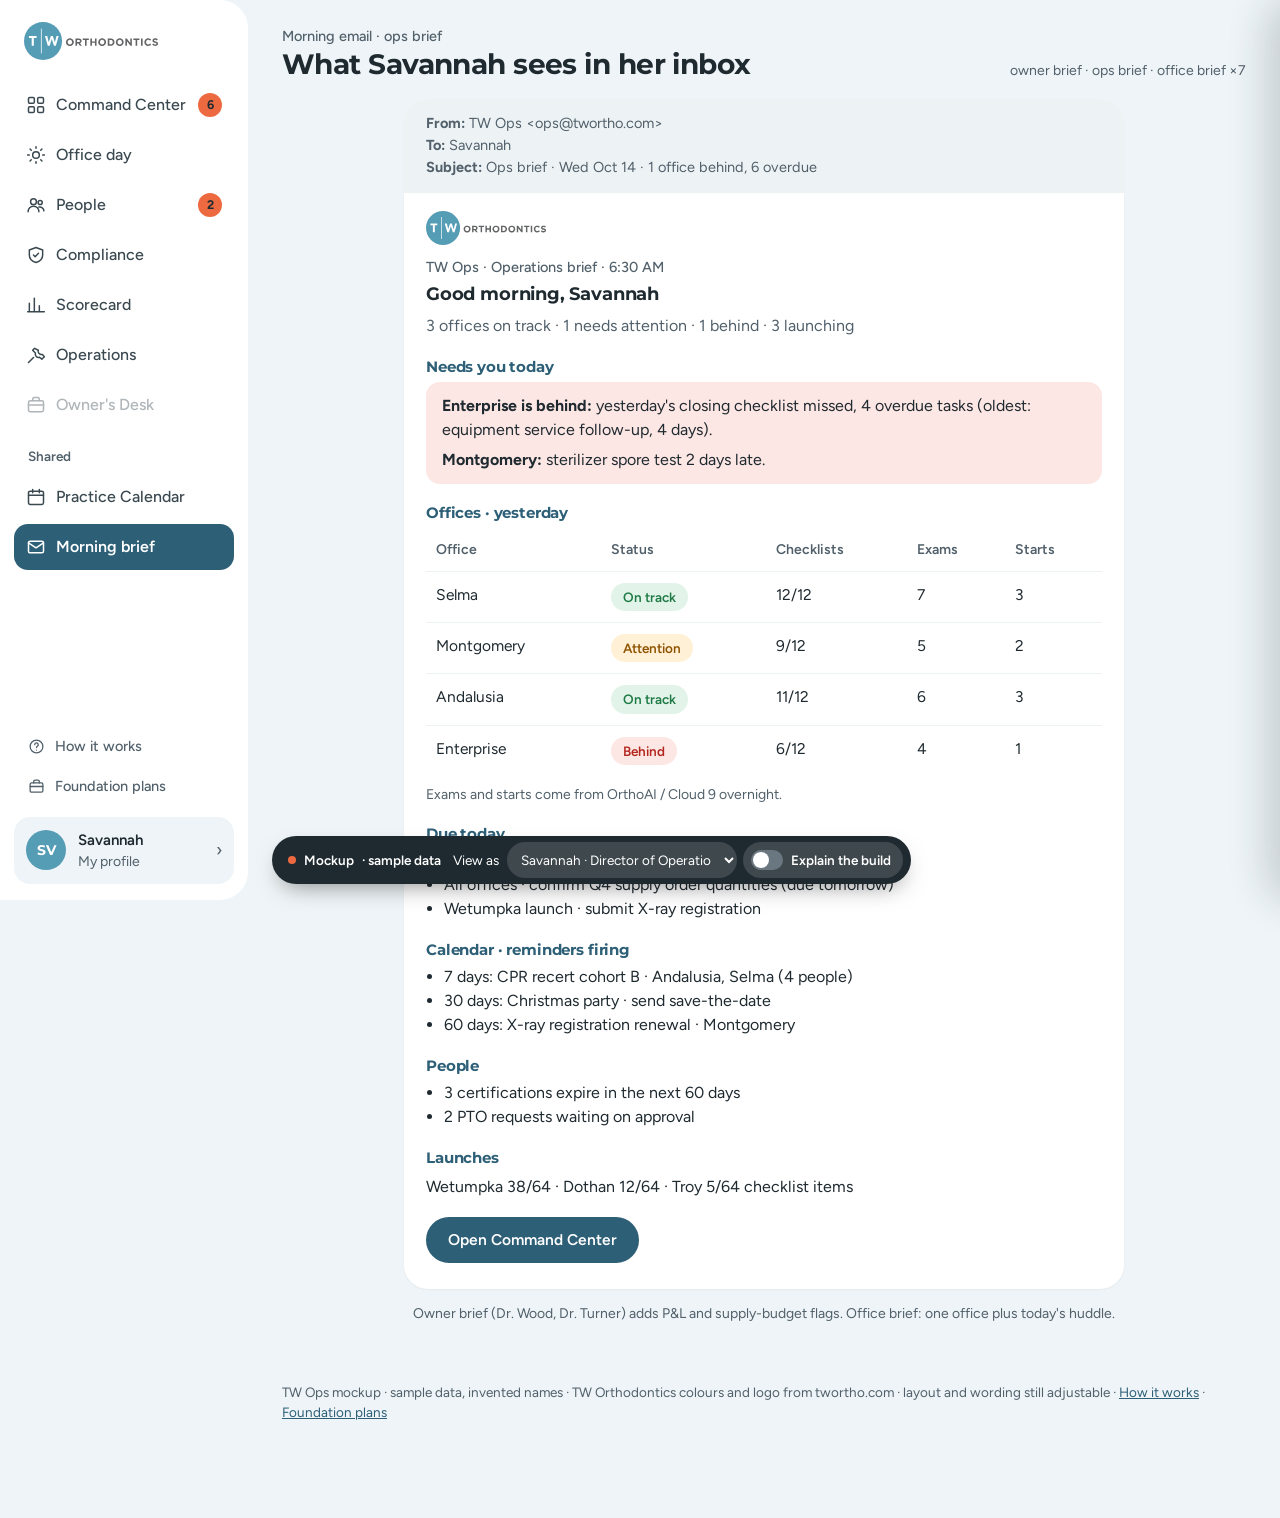
==== commit e1c465df: "Friendly look across every page, My profile with colour schemes, extras removed Large type, rounded " ====
--- a/brief.html
+++ b/brief.html
@@ -4,10 +4,11 @@
 <meta charset="UTF-8">
 <meta name="viewport" content="width=device-width, initial-scale=1">
 <title>TW Ops · 6:30 AM brief (mockup)</title>
-<link href="https://fonts.googleapis.com/css2?family=Montserrat:wght@600;700&display=swap" rel="stylesheet">
+<link href="https://fonts.googleapis.com/css2?family=Montserrat:wght@600;700&family=Figtree:wght@400;500;600&display=swap" rel="stylesheet">
 <link rel="icon" type="image/svg+xml" href="assets/tw-mark.svg">
 <link rel="stylesheet" href="assets/styles.css">
-<style>.mail{max-width:720px;margin:0 auto;background:#fff;border:1px solid var(--line);border-radius:10px;overflow:hidden}.mail .hdr{background:#eef1f3;padding:12px 18px;font-size:13px;color:var(--muted)}.mail .body{padding:18px 22px}.mail h4{margin:16px 0 6px;font-size:12px;letter-spacing:.1em;text-transform:uppercase;color:var(--muted)}.mail ul{margin:4px 0;padding-left:18px}.needs{background:var(--red-soft);border-left:4px solid var(--red);padding:10px 12px;border-radius:6px}</style>
+<script src="assets/theme.js"></script>
+<style>.mail{max-width:720px;margin:0 auto;background:#fff;border-radius:24px;overflow:hidden;box-shadow:var(--shadow)}.mail .hdr{background:var(--line2);padding:14px 22px;font-size:14.5px;color:var(--muted)}.mail .body{padding:18px 22px}.mail h4{margin:20px 0 6px;font-size:15px;color:var(--brand);display:flex;align-items:center;gap:8px}.mail ul{margin:4px 0;padding-left:18px}.needs{background:var(--red-soft);padding:12px 16px;border-radius:14px}</style>
 </head>
 <body>
 <script>
@@ -20,7 +21,7 @@
 ]};
 </script>
 <div class="wrap">
-  <div class="pagehead"><div><div class="lbl">Morning email · ops brief · sample data</div><h1>What Savannah sees in her inbox</h1></div><div><button class="uth" data-h="4"></button> <span class="small muted">owner brief · ops brief · office brief ×7</span></div></div>
+  <div class="pagehead"><div><div class="lbl">Morning email · ops brief</div><h1>What Savannah sees in her inbox</h1></div><div><button class="uth" data-h="4"></button> <span class="small muted">owner brief · ops brief · office brief ×7</span></div></div>
   <div class="mail">
     <div class="hdr"><b>From:</b> TW Ops &lt;ops@twortho.com&gt; <button class="uth" data-h="2"></button><br><b>To:</b> Savannah<br><b>Subject:</b> Ops brief · Wed Oct 14 · 1 office behind, 6 overdue</div>
     <div class="body">
--- a/assets/styles.css
+++ b/assets/styles.css
@@ -1,166 +1,233 @@
-/* TW Ops mockup — product chrome in TW Orthodontics' brand (blue #559cb5, grey #636466, orange #ed6a40, Montserrat; taken from twortho.com).
-   Still a mockup: layout and wording are adjustable; the foundation is the decision. */
+/* TW Ops mockup — "Friendly" direction, in TW Orthodontics' brand (blue #559cb5, grey #636466, orange #ed6a40, Montserrat; from twortho.com).
+   Large type, rounded surfaces, finger-sized buttons, colour only for exceptions. Still a mockup: the foundation is the decision. */
 :root{
-  --bg:#f5f6f7; --paper:#fff; --fg:#26292c; --muted:#636466; --line:#e5e7eb; --line2:#f0f1f3;
-  --brand:#3d7a96; --brand-ink:#2d5f77; --brand-soft:#e8f4f8; --brand-text:#3d7a96; --brand-bright:#559cb5; --orange:#ed6a40; --orange-soft:#fdeee8;
-  --navy:#3f4144; --teal:#3d7a96; --teal-soft:#e8f4f8; --acc:#3d7a96; --acc-soft:#e8f4f8; --grad:#3f4144;
-  --green:#15803d; --green-soft:#e7f6ec; --amber:#b45309; --amber-soft:#fff4e0; --red:#b91c1c; --red-soft:#fdecec; --violet:#6d28d9; --violet-soft:#f0ebfd;
-  --title:"Montserrat",-apple-system,BlinkMacSystemFont,"Segoe UI",sans-serif; --font:-apple-system,BlinkMacSystemFont,"Segoe UI",Roboto,"Helvetica Neue",Arial,sans-serif; --mono:ui-monospace,SFMono-Regular,Menlo,Consolas,monospace;
-  --r:8px; --shadow:0 1px 2px rgba(17,24,39,.06);
+  --ink:#1f2a30; --fg:#1f2a30; --muted:#51606a; --bg:#eef4f7; --paper:#fff; --line:#dbe6ec; --line2:#edf2f5;
+  --brand:#2d5f77; --brand-ink:#244e63; --brand-mid:#3d7a96; --brand-bright:#559cb5; --brand-soft:#e1eff5; --brand-text:#2d5f77;
+  --orange:#ed6a40; --orange-soft:#fdeee8;
+  --navy:#1f2a30; --teal:#3d7a96; --teal-soft:#e1eff5; --acc:#2d5f77; --acc-soft:#e1eff5; --grad:#1f2a30;
+  --green:#1f7a45; --green-soft:#e2f4e9; --amber:#8f5400; --amber-soft:#fff0d6; --red:#b3261e; --red-soft:#fde7e4; --violet:#5b3fc4; --violet-soft:#ece8fb;
+  --title:"Montserrat",-apple-system,BlinkMacSystemFont,"Segoe UI",sans-serif; --font:"Figtree",-apple-system,BlinkMacSystemFont,"Segoe UI",Roboto,sans-serif; --mono:ui-monospace,SFMono-Regular,Menlo,Consolas,monospace;
+  --r:20px; --shadow:0 1px 2px rgba(31,42,48,.05);
 }
 *{box-sizing:border-box}
-html,body{margin:0;height:100%}
-body{font-family:var(--font);font-size:14px;line-height:1.45;color:var(--fg);background:var(--bg);-webkit-font-smoothing:antialiased}
+html,body{margin:0;min-height:100%}
+body{font-family:var(--font);font-size:16px;line-height:1.5;color:var(--fg);background:var(--bg);-webkit-font-smoothing:antialiased}
 a{color:var(--brand-text)}
-h1,h2,h3,h4{margin:0;line-height:1.25;letter-spacing:-.01em;font-family:var(--title)}
-h1{font-size:22px;font-weight:700}
-h2{font-size:15px;font-weight:700}
-h3{font-size:14px;font-weight:700}
+:focus-visible{outline:3px solid var(--orange);outline-offset:2px;border-radius:12px}
+h1,h2,h3,h4{margin:0;line-height:1.2;font-family:var(--title);font-weight:700;letter-spacing:-.01em}
+h1{font-size:28px;letter-spacing:-.02em}
+h2{font-size:18px}
+h3{font-size:16px}
 p{margin:8px 0}
 button{font:inherit;cursor:pointer}
 .mono{font-family:var(--mono)}
 
-/* top bar */
-.topbar{height:52px;background:#fff;border-bottom:1px solid var(--line);display:flex;align-items:center;gap:14px;padding:0 16px;position:sticky;top:0;z-index:30}
-.topbar .brand{display:flex;align-items:center;gap:9px;text-decoration:none;color:var(--fg);font-weight:700;font-size:15px;min-width:220px}
-.topbar .brand img{height:30px;width:auto;display:block}
-.topbar .brand .prod{font-family:var(--title);font-weight:700;font-size:15px;color:var(--brand);border-left:1px solid var(--line);padding-left:10px;margin-left:2px;letter-spacing:.01em}
-.search{flex:1;min-width:0;max-width:520px;display:flex;align-items:center;gap:8px;background:var(--bg);border:1px solid var(--line);border-radius:7px;padding:6px 10px;color:var(--muted);font-size:13px}
-.search span{white-space:nowrap;overflow:hidden;text-overflow:ellipsis}
-.search svg{width:15px;height:15px;flex:none}
-.search kbd{margin-left:auto;font-family:var(--mono);font-size:11px;border:1px solid var(--line);border-radius:4px;padding:0 5px;background:#fff;color:var(--muted)}
-.topbar .right{margin-left:auto;display:flex;align-items:center;gap:8px}
-.ibtn{width:34px;height:34px;border-radius:7px;border:1px solid transparent;background:transparent;display:grid;place-items:center;color:#374151;position:relative}
-.ibtn:hover{background:var(--bg);border-color:var(--line)}
-.ibtn svg{width:18px;height:18px}
-.ibtn .dot{position:absolute;top:7px;right:8px;width:8px;height:8px;border-radius:50%;background:var(--orange);border:2px solid #fff}
-.mockpill{display:inline-flex;align-items:center;gap:6px;font-size:11.5px;font-weight:600;color:#7a5a00;background:#fff6d6;border:1px solid #f0dc9a;border-radius:999px;padding:3px 9px;white-space:nowrap}
-.mockpill i{width:6px;height:6px;border-radius:50%;background:#d9a400;font-style:normal}
-.explain-btn{display:inline-flex;align-items:center;gap:8px;font-size:12.5px;font-weight:600;color:#374151;border:1px solid var(--line);border-radius:999px;padding:4px 10px 4px 6px;background:#fff;white-space:nowrap}
-.explain-btn .sw{width:30px;height:18px;border-radius:999px;background:#d1d5db;position:relative;transition:background .15s}
-.explain-btn .sw::after{content:"";position:absolute;top:2px;left:2px;width:14px;height:14px;border-radius:50%;background:#fff;transition:left .15s;box-shadow:0 1px 2px rgba(0,0,0,.2)}
-body.explain .explain-btn .sw{background:var(--brand)} body.explain .explain-btn .sw::after{left:14px}
-.avatar{width:32px;height:32px;border-radius:50%;background:var(--brand-soft);color:var(--brand-ink);display:grid;place-items:center;font-weight:700;font-size:12px;border:1px solid #cfe4ec}
-.me{display:flex;align-items:center;gap:8px}
-.me select{font:inherit;font-size:12.5px;border:1px solid var(--line);border-radius:7px;padding:5px 8px;background:#fff;color:var(--fg);max-width:220px}
-@media (max-width:1180px){.search{max-width:240px}.search kbd{display:none}}
-@media (max-width:1000px){.search{display:none}.explain-btn span.t{display:none}}
-@media (max-width:760px){.search{display:none}.topbar .brand{min-width:0}.topbar .brand small{display:none}.explain-btn span.t{display:none}.me select{max-width:140px}}
-
 /* shell */
-.shell{display:flex;min-height:calc(100vh - 52px)}
-aside.side{width:224px;flex:none;background:#fff;border-right:1px solid var(--line);padding:12px 10px;position:sticky;top:52px;height:calc(100vh - 52px);overflow:auto;display:flex;flex-direction:column}
-nav.hubs{display:flex;flex-direction:column;gap:1px}
-nav.hubs .sec{font-size:11px;font-weight:600;letter-spacing:.06em;text-transform:uppercase;color:var(--muted);padding:12px 10px 4px}
-nav.hubs a{display:flex;align-items:center;gap:10px;color:#374151;text-decoration:none;padding:7px 10px;border-radius:6px;font-size:13.5px;font-weight:500}
-nav.hubs a svg{width:17px;height:17px;flex:none;color:#6b7280}
-nav.hubs a:hover,nav.hubs a:focus-visible{background:var(--bg);outline:none}
-nav.hubs a.on{background:var(--brand-soft);color:var(--brand-ink);font-weight:600}
-nav.hubs a.on svg{color:var(--brand)}
-nav.hubs a.locked{opacity:.38;pointer-events:none}
-nav.hubs a .cnt{margin-left:auto;font-size:11px;font-weight:600;background:var(--red-soft);color:var(--red);border-radius:999px;padding:1px 7px}
-.sidefoot{margin-top:auto;padding:10px;border-top:1px solid var(--line2);font-size:12px;color:var(--muted)}
-.sidefoot a{display:flex;align-items:center;gap:8px;color:#374151;text-decoration:none;font-weight:500;padding:6px 0}
-.sidefoot svg{width:15px;height:15px;color:#6b7280}
+.shell{display:flex;min-height:100vh}
+aside.side{width:248px;flex:none;background:#fff;padding:22px 14px 16px;position:sticky;top:0;height:100vh;overflow:auto;display:flex;flex-direction:column;border-radius:0 28px 28px 0}
+aside.side .logo{display:block;margin:0 10px 22px;flex:none}
+aside.side .logo img{height:38px;width:auto;display:block}
+nav.hubs{display:flex;flex-direction:column;gap:4px}
+nav.hubs .sec{font-size:13.5px;font-weight:600;color:var(--muted);padding:14px 14px 4px}
+nav.hubs a{display:flex;align-items:center;gap:10px;color:#3a4850;text-decoration:none;padding:0 12px;border-radius:14px;font-weight:500;min-height:46px;white-space:nowrap}
+nav.hubs a svg{width:20px;height:20px;flex:none}
+nav.hubs a:hover{background:var(--bg)}
+nav.hubs a.on{background:var(--brand);color:#fff;font-weight:600}
+nav.hubs a.locked{opacity:.4;pointer-events:none}
+nav.hubs a .cnt{margin-left:auto;background:var(--orange);color:var(--on-accent,var(--ink));font-size:12.5px;font-weight:700;border-radius:999px;min-width:24px;height:24px;display:grid;place-items:center;padding:0 7px}
+.sidefoot{margin-top:auto;padding:14px 4px 10px}
+.sidefoot a{display:flex;align-items:center;gap:10px;color:var(--muted);text-decoration:none;font-size:14.5px;font-weight:500;padding:0 10px;min-height:40px;border-radius:12px}
+.sidefoot a:hover{background:var(--bg);color:var(--ink)}
+.sidefoot svg{width:17px;height:17px}
+.who{display:flex;align-items:center;gap:12px;padding:12px;background:var(--bg);border-radius:16px;font-size:14px;color:var(--muted);flex:none;text-decoration:none;min-height:64px}
+.who:hover{background:var(--brand-soft)}
+.who.on{background:var(--brand-soft);box-shadow:inset 0 0 0 2px var(--brand-bright)}
+.who .go{margin-left:auto;color:var(--muted);font-size:18px}
+.who b{display:block;color:var(--ink);font-size:15px;font-weight:600}
+.avatar{width:40px;height:40px;border-radius:50%;background:var(--brand-bright);color:#fff;display:grid;place-items:center;font-weight:700;font-size:14px;flex:none;font-family:var(--title)}
 main{flex:1;min-width:0}
 @media (max-width:900px){
   .shell{display:block}
-  aside.side{position:static;height:auto;width:auto;padding:6px 10px;flex-direction:row;overflow-x:auto}
-  nav.hubs{flex-direction:row;gap:2px}nav.hubs .sec{display:none}nav.hubs a{white-space:nowrap;padding:6px 10px}
+  aside.side{position:sticky;top:0;z-index:30;width:auto;height:auto;border-radius:0 0 20px 20px;padding:8px 10px;flex-direction:row;align-items:center;gap:8px;overflow-x:auto;box-shadow:0 2px 10px -6px rgba(31,42,48,.3)}
+  aside.side .logo{margin:0 4px 0 2px}
+  aside.side .logo img{height:34px;width:34px;object-fit:cover;object-position:left center}
+  nav.hubs{flex-direction:row;gap:2px}nav.hubs .sec{display:none}nav.hubs a{white-space:nowrap;min-height:44px}
   .sidefoot{display:none}
+  .who{order:9;margin-left:auto;padding:2px;min-height:0;background:transparent;border-radius:50%}.who>span:not(.avatar){display:none}
 }
 
 /* page */
-.wrap{max-width:1180px;margin:0 auto;padding:20px 24px 72px}
-@media (max-width:640px){.wrap{padding:14px 14px 72px}}
-.pagehead{display:flex;flex-wrap:wrap;justify-content:space-between;align-items:flex-end;gap:12px;margin-bottom:14px}
-.pagehead .sub{color:var(--muted);font-size:13px}
-.lbl{font-size:11.5px;font-weight:600;letter-spacing:.04em;text-transform:uppercase;color:var(--muted)}
-.tabs{display:flex;gap:2px;border-bottom:1px solid var(--line);margin:4px 0 16px}
-.tabs a{padding:8px 12px;font-size:13.5px;font-weight:500;color:var(--muted);text-decoration:none;border-bottom:2px solid transparent;margin-bottom:-1px}
-.tabs a.on{color:var(--brand-ink);border-color:var(--orange);font-weight:600}
+.wrap{max-width:1040px;margin:0 auto;padding:26px 34px 40px}
+@media (max-width:640px){.wrap{padding:16px 14px 30px}}
+.pagehead{display:flex;flex-wrap:wrap;justify-content:space-between;align-items:flex-end;gap:14px;margin-bottom:18px}
+.pagehead>div:last-child{display:flex;flex-wrap:wrap;align-items:center;gap:8px}
+.pagehead>div:first-child{display:block}
+.pagehead .sub{color:var(--muted);font-size:15px}
+.lbl{font-size:14.5px;font-weight:500;color:var(--muted)}
+.lede{font-size:18px;margin:6px 0 0}
+.lede b{font-weight:600}
+.hint{font-family:var(--font);font-weight:400;font-size:15px;color:var(--muted);letter-spacing:0}
+h2.sec{display:flex;align-items:center;flex-wrap:wrap;gap:8px;margin:30px 4px 12px;font-size:19px}
+
+/* hero banner */
+.pagehead.hero{background:linear-gradient(120deg,var(--brand-deep,#244e63) 0%,var(--brand) 45%,var(--brand-mid) 100%);color:#fff;border-radius:26px;padding:26px 30px;align-items:center;position:relative;overflow:hidden;gap:20px 28px}
+.pagehead.hero::after{content:"";position:absolute;right:-70px;top:-110px;width:240px;height:240px;border-radius:50%;background:rgba(255,255,255,.05);pointer-events:none}
+.pagehead.hero>div{position:relative;z-index:1}
+.pagehead.hero>div:first-child{flex:1 1 340px}
+.hero .lbl{color:#fff;opacity:.92}
+.hero h1{font-size:32px;margin:4px 0 6px}
+.hero .lede{color:#fff}
+.hero .btn{background:rgba(255,255,255,.16);border-color:transparent;color:#fff}
+.hero .btn:hover{background:rgba(255,255,255,.26)}
+.hero .pill{background:rgba(255,255,255,.18);color:#fff}
+.hero .uth{background:transparent;border-color:#fff;color:#fff}
+.chips{display:flex;flex-wrap:wrap;gap:10px}
+.chip{background:rgba(255,255,255,.16);border-radius:18px;padding:12px 16px;min-width:108px}
+.chip b{display:block;font-family:var(--title);font-size:24px;font-weight:700;line-height:1.1;font-variant-numeric:tabular-nums}
+.chip span{font-size:13.5px;display:flex;align-items:center;gap:6px}
+
+/* surfaces */
 .grid{display:grid;gap:12px}
 .g4{grid-template-columns:repeat(4,1fr)} .g3{grid-template-columns:repeat(3,1fr)} .g2{grid-template-columns:1fr 1fr}
 @media (max-width:1100px){.g4{grid-template-columns:1fr 1fr}.g3{grid-template-columns:1fr 1fr}}
 @media (max-width:640px){.g4,.g3,.g2{grid-template-columns:1fr}}
-.card{background:var(--paper);border:1px solid var(--line);border-radius:var(--r);padding:14px 16px;position:relative;min-width:0;box-shadow:var(--shadow)}
-.card .card{box-shadow:none}
-.card h2,.card h3{display:flex;align-items:center;gap:8px;flex-wrap:wrap}
-.kpi{font-family:var(--title);font-size:28px;font-weight:700;letter-spacing:-.02em;font-variant-numeric:tabular-nums;line-height:1.1;margin-top:6px}
-.kpi small{font-size:12.5px;font-weight:500;color:var(--muted);margin-left:6px;letter-spacing:0}
-.delta{font-size:12px;font-weight:600;margin-top:6px}
-.delta.up{color:var(--green)} .delta.down{color:var(--red)} .delta.flat{color:var(--muted)}
-.spark{position:absolute;right:14px;bottom:12px;width:84px;height:28px}
-.spark polyline{fill:none;stroke:var(--brand-bright);stroke-width:1.6;stroke-linejoin:round;stroke-linecap:round}
-.spark polygon{fill:var(--brand-bright);opacity:.12}
-.row{display:flex;justify-content:space-between;gap:10px;padding:6px 0;border-top:1px solid var(--line2);font-size:13.5px}
+.card{background:var(--paper);border-radius:var(--r);padding:18px 20px;position:relative;min-width:0;box-shadow:var(--shadow)}
+.card .card{box-shadow:none;background:var(--bg);border-radius:14px}
+.card h2,.card h3{display:flex;align-items:center;gap:8px;flex-wrap:wrap;margin-bottom:8px}
+.card.accent{background:var(--brand-soft)}
+.kpi{font-family:var(--title);font-size:30px;font-weight:700;letter-spacing:-.02em;font-variant-numeric:tabular-nums;line-height:1.1;margin-top:6px}
+.kpi small{font-family:var(--font);font-size:14.5px;font-weight:500;color:var(--muted);margin-left:6px;letter-spacing:0}
+.row{display:flex;justify-content:space-between;align-items:center;gap:12px;padding:10px 0;border-top:1px solid var(--line2);font-size:15.5px}
 .row:first-of-type{border-top:0}
-.row b{font-variant-numeric:tabular-nums;font-weight:600}
-.pill{display:inline-flex;align-items:center;gap:6px;font-size:12px;font-weight:600;padding:2px 9px 2px 7px;border-radius:999px;white-space:nowrap}
-.pill::before{content:"";width:6px;height:6px;border-radius:50%;background:currentColor}
-.ok{background:var(--green-soft);color:var(--green)} .warn{background:var(--amber-soft);color:var(--amber)} .bad{background:var(--red-soft);color:var(--red)} .launch{background:var(--violet-soft);color:var(--violet)} .info{background:var(--brand-soft);color:var(--brand-ink)} .gray{background:var(--line2);color:var(--muted)}
-.btn{display:inline-flex;align-items:center;gap:6px;border:1px solid var(--line);background:#fff;border-radius:7px;padding:6px 12px;font-weight:600;font-size:13px;color:var(--fg);text-decoration:none;box-shadow:var(--shadow)}
+.row b{font-variant-numeric:tabular-nums;font-weight:600;text-align:right}
+.row span b{text-align:left}
+.pill{display:inline-flex;align-items:center;font-size:13.5px;font-weight:600;padding:4px 12px;border-radius:999px;white-space:nowrap}
+.ok{background:var(--green-soft);color:var(--green)} .warn{background:var(--amber-soft);color:var(--amber)} .bad{background:var(--red-soft);color:var(--red)} .launch{background:var(--violet-soft);color:var(--violet)} .info{background:var(--brand-soft);color:var(--brand)} .gray{background:var(--line2);color:var(--muted)}
+.btn{display:inline-flex;align-items:center;justify-content:center;gap:6px;border:2px solid var(--btn-line,#cfdde4);background:#fff;border-radius:999px;padding:0 20px;min-height:46px;font-weight:600;font-size:15.5px;color:var(--brand);text-decoration:none;white-space:nowrap}
 .btn:hover{background:var(--bg)}
 .btn.pri{background:var(--brand);border-color:var(--brand);color:#fff}
-.btn.pri:hover{background:var(--brand-ink)}
-.btn.sm{padding:3px 9px;font-size:12px}
-.office{cursor:pointer;text-decoration:none;color:inherit;display:block;transition:border-color .12s,box-shadow .12s}
-.office:hover{border-color:#b5d5e1;box-shadow:0 2px 8px rgba(85,156,181,.18)}
-.office .lead{display:flex;align-items:center;gap:8px;font-size:12.5px;color:var(--muted);margin:4px 0 8px}
-.office .lead .av{width:20px;height:20px;border-radius:50%;background:var(--line2);color:#374151;font-size:9.5px;font-weight:700;display:grid;place-items:center}
-.bar{height:6px;border-radius:999px;background:var(--line2);overflow:hidden;margin:6px 0 2px}
+.btn.pri:hover{background:var(--brand-ink);border-color:var(--brand-ink)}
+.btn.sm{min-height:38px;padding:0 14px;font-size:14.5px}
+.bar{height:8px;border-radius:999px;background:var(--line2);overflow:hidden;margin:6px 0 2px}
 .bar i{display:block;height:100%;background:var(--brand-bright);border-radius:999px}
-.bar.warn i{background:var(--amber)} .bar.bad i{background:var(--red)} .bar.launch i{background:var(--violet)}
+.bar.warn i{background:#b46a00} .bar.bad i{background:var(--red)} .bar.launch i{background:var(--violet)}
 .chk{list-style:none;margin:0;padding:0}
-.chk li{display:flex;align-items:center;gap:12px;padding:8px 0;border-top:1px solid var(--line2);font-size:13.5px}
+.chk li{display:flex;align-items:center;gap:14px;padding:12px 0;border-top:1px solid var(--line2);min-height:50px}
 .chk li:first-child{border-top:0}
-.chk input{width:18px;height:18px;accent-color:var(--brand)}
-.chk .by{margin-left:auto;color:var(--muted);font-size:12px;white-space:nowrap}
-table{border-collapse:collapse;width:100%;font-size:13.5px;background:#fff}
-th,td{padding:8px 10px;border-bottom:1px solid var(--line2);text-align:left;vertical-align:top}
-th{font-size:11.5px;letter-spacing:.04em;text-transform:uppercase;color:var(--muted);font-weight:600;background:#fafafb}
-tr:hover td{background:#fafbfc}
+.chk input{width:24px;height:24px;accent-color:var(--brand);flex:none}
+.chk label{cursor:pointer}
+.chk .by{margin-left:auto;color:var(--muted);font-size:14px;white-space:nowrap}
+table{border-collapse:collapse;width:100%;font-size:15.5px;background:transparent}
+th,td{padding:11px 10px;border-bottom:1px solid var(--line2);text-align:left;vertical-align:top}
+th{font-size:14px;color:var(--muted);font-weight:600}
+tr:last-child td{border-bottom:0}
 td:last-child{white-space:nowrap}
 .scroll{overflow-x:auto}
 .muted{color:var(--muted)}
-.small{font-size:12.5px}
-.locked-page{background:#fff;border:1px dashed var(--line);border-radius:var(--r);padding:48px 24px;text-align:center;color:var(--muted)}
+.small{font-size:14px}
+.locked-page{background:#fff;border-radius:var(--r);padding:56px 24px;text-align:center;color:var(--muted)}
+.locked-page h2{color:var(--ink);margin-bottom:8px}
+
+/* needs-you list */
+.todo{list-style:none;margin:0;padding:0}
+.todo li{display:flex;align-items:center;flex-wrap:wrap;gap:12px 16px;background:#fff;border-radius:20px;padding:16px 18px;margin-bottom:10px;box-shadow:var(--shadow)}
+.ic{width:48px;height:48px;border-radius:50%;display:grid;place-items:center;flex:none;background:var(--line2);color:var(--muted)}
+.ic svg{width:22px;height:22px;fill:none;stroke:currentColor;stroke-width:2;stroke-linecap:round;stroke-linejoin:round}
+.s-bad .ic{background:var(--red-soft);color:var(--red)} .s-warn .ic{background:var(--amber-soft);color:var(--amber)} .s-you .ic{background:var(--brand-soft);color:var(--brand)}
+.todo .t{flex:1 1 300px;min-width:0}
+.todo .t b{display:block;font-size:17px;font-weight:600}
+.todo .t span{color:var(--muted);font-size:15px}
+.todo .act{display:flex;align-items:center;gap:14px;flex:none}
+.todo .more{font-size:15px;font-weight:600;color:var(--brand-text);text-decoration:none;padding:10px 2px}
+.todo .more:hover{text-decoration:underline}
+.todo li.done{background:var(--green-soft);box-shadow:none}
+.todo li.done .ic{background:#fff;color:var(--green)}
+.todo li.done .t b{text-decoration:line-through;font-weight:500}
+
+.clear{background:var(--green-soft);color:var(--green);font-weight:600;border-radius:20px;padding:16px 18px;margin:0}
+
+/* office cards with progress rings */
+.offs{display:grid;grid-template-columns:repeat(4,1fr);gap:12px}
+.offs.three{grid-template-columns:repeat(3,1fr)}
+@media (max-width:1000px){.offs,.offs.three{grid-template-columns:1fr 1fr}}
+.off{background:#fff;border-radius:20px;padding:18px 14px 16px;text-align:center;box-shadow:var(--shadow);display:block;text-decoration:none;color:inherit;transition:box-shadow .15s}
+.off:hover{box-shadow:0 10px 24px -14px rgba(45,95,119,.55)}
+.ring{width:84px;height:84px;margin:0 auto 10px;position:relative}
+.ring svg{width:84px;height:84px;transform:rotate(-90deg)}
+.ring circle{fill:none;stroke-width:9;stroke-linecap:round}
+.ring .trk{stroke:var(--brand-soft)}.ring .val{stroke:var(--brand-bright)}
+.ring.r-bad .trk{stroke:#f1e3e1}.ring.r-bad .val{stroke:var(--red)}.ring.r-warn .trk{stroke:#f5ead6}.ring.r-warn .val{stroke:#b46a00}.ring.r-launch .trk{stroke:var(--violet-soft)}.ring.r-launch .val{stroke:var(--violet)}
+.ring b{position:absolute;inset:0;display:grid;place-items:center;font-family:var(--title);font-size:17px;font-weight:700;font-variant-numeric:tabular-nums}
+.off h3{font-size:16px}
+.off small{display:block;color:var(--muted);font-size:14px;margin:2px 0 10px}
+
+/* one attention line at the top of every hub */
+.attn{display:flex;align-items:center;flex-wrap:wrap;gap:10px 14px;background:#fff;border-radius:18px;padding:12px 16px;margin:0 0 14px;box-shadow:var(--shadow)}
+.attn .tag{font-size:13.5px;font-weight:600;border-radius:999px;padding:4px 12px;background:var(--amber-soft);color:var(--amber);flex:none}
+.attn.a-bad .tag{background:var(--red-soft);color:var(--red)} .attn.a-ok .tag{background:var(--green-soft);color:var(--green)}
+.attn .msg{flex:1 1 300px;min-width:0}
+.attn .msg b{font-weight:600}
+.attn .msg span{color:var(--muted)}
 
 /* explain mode (hidden unless the switch is on) */
-.uth{display:none;align-items:center;justify-content:center;width:18px;height:18px;border-radius:50%;border:1.5px solid var(--brand);background:#fff;color:var(--brand);font-weight:700;font-size:10px;padding:0;margin-left:auto;flex:none;font-family:var(--mono)}
+.uth{display:none;align-items:center;justify-content:center;width:24px;height:24px;border-radius:50%;border:2px solid var(--brand-mid);background:#fff;color:var(--brand);font-weight:700;font-size:12px;padding:0;flex:none;font-family:var(--font);vertical-align:middle}
 body.explain .uth{display:inline-flex}
-.uth:hover,.uth:focus-visible{background:var(--brand);color:#fff;outline:none}
-.drawer{position:fixed;inset:52px 0 0 auto;width:min(440px,100%);background:#fff;z-index:50;box-shadow:-12px 0 40px rgba(17,24,39,.18);transform:translateX(100%);transition:transform .2s;overflow:auto;padding:16px 18px 40px;border-left:1px solid var(--line)}
+.uth:hover{background:var(--brand);color:#fff}
+.drawer{position:fixed;inset:0 0 0 auto;width:min(440px,100%);background:#fff;z-index:50;box-shadow:-12px 0 40px rgba(31,42,48,.2);transform:translateX(100%);transition:transform .2s;overflow:auto;padding:20px 20px 40px;border-radius:26px 0 0 26px}
 .drawer.open{transform:none}
-@media (prefers-reduced-motion:reduce){.drawer{transition:none}}
-.drawer header{display:flex;justify-content:space-between;align-items:center;gap:10px;margin-bottom:10px}
-.drawer header h2{font-size:15px}
-.drawer .x{border:1px solid var(--line);background:#fff;border-radius:7px;padding:5px 10px;font-weight:600;font-size:12.5px}
-.drawer .note{background:var(--bg);border:1px solid var(--line);border-radius:7px;padding:9px 11px;font-size:12.5px;margin-bottom:10px;color:#374151}
-.hood{border:1px solid var(--line);border-radius:7px;padding:10px 12px;margin:8px 0;scroll-margin-top:12px;background:#fff}
-.hood.hl{border-color:var(--brand);box-shadow:0 0 0 3px var(--brand-soft)}
-.hood .what{font-weight:650;display:flex;gap:8px;align-items:center;font-size:13.5px}
-.hood .num{width:18px;height:18px;border-radius:50%;border:1.5px solid var(--brand);color:var(--brand);display:inline-flex;align-items:center;justify-content:center;font-size:10px;font-weight:700;flex:none;font-family:var(--mono)}
-.hood .how{font-size:13px;margin-top:5px;color:#374151}
-.hood .svc{display:flex;flex-wrap:wrap;gap:4px;margin-top:7px}
-.svc span{font-size:11px;font-weight:600;padding:2px 7px;border-radius:4px;background:var(--line2);color:var(--muted)}
-.svc span.db{background:#e3ecff;color:#1d4ed8}.svc span.job{background:#efe9fe;color:#6d28d9}.svc span.mail{background:#fff3df;color:#b45309}.svc span.ai{background:#ffe4ee;color:#be185d}.svc span.auth{background:#e7f6ec;color:#15803d}.svc span.vault{background:#fff6cc;color:#8a6500}.svc span.ext{background:var(--line2);color:#334}
-.backdrop{position:fixed;inset:0;background:rgba(17,24,39,.3);z-index:45;display:none}
+@media (prefers-reduced-motion:reduce){.drawer,.off{transition:none}}
+.drawer header{display:flex;justify-content:space-between;align-items:center;gap:10px;margin-bottom:12px}
+.drawer header h2{font-size:17px}
+.drawer .x{border:2px solid var(--btn-line,#cfdde4);background:#fff;border-radius:999px;padding:0 16px;min-height:40px;font-weight:600;font-size:14.5px;color:var(--brand)}
+.drawer .note{background:var(--bg);border-radius:14px;padding:11px 14px;font-size:14.5px;margin-bottom:12px;color:#3a4850}
+.hood{background:var(--bg);border-radius:16px;padding:13px 15px;margin:10px 0;scroll-margin-top:12px;border:2px solid transparent}
+.hood.hl{border-color:var(--orange);background:#fff}
+.hood .what{font-weight:600;display:flex;gap:10px;align-items:center}
+.hood .num{width:24px;height:24px;border-radius:50%;background:var(--brand);color:#fff;display:inline-flex;align-items:center;justify-content:center;font-size:12px;font-weight:700;flex:none}
+.hood .how{font-size:15px;margin-top:6px;color:#3a4850}
+.hood .svc{display:flex;flex-wrap:wrap;gap:5px;margin-top:9px}
+.svc span{font-size:12.5px;font-weight:600;padding:3px 9px;border-radius:999px;background:#fff;color:var(--muted)}
+.svc span.db{background:#e3ecff;color:#1d4ed8}.svc span.job{background:var(--violet-soft);color:var(--violet)}.svc span.mail{background:var(--amber-soft);color:var(--amber)}.svc span.ai{background:#ffe4ee;color:#a3154f}.svc span.auth{background:var(--green-soft);color:var(--green)}.svc span.vault{background:#fff6cc;color:#7a5900}.svc span.ext{background:#fff;color:#3a4850}
+.backdrop{position:fixed;inset:0;background:rgba(31,42,48,.35);z-index:45;display:none}
 .backdrop.open{display:block}
-.toast{position:fixed;left:50%;bottom:28px;transform:translateX(-50%) translateY(8px);background:#111827;color:#fff;padding:9px 14px;border-radius:7px;font-size:13px;font-weight:500;box-shadow:0 10px 24px -8px rgba(0,0,0,.4);opacity:0;transition:opacity .15s,transform .15s;z-index:60;max-width:min(92vw,520px);text-align:center;pointer-events:none}
+.toast{position:fixed;left:50%;bottom:84px;transform:translateX(-50%) translateY(8px);background:var(--ink);color:#fff;padding:12px 18px;border-radius:999px;font-size:15px;font-weight:500;box-shadow:0 10px 24px -8px rgba(0,0,0,.4);opacity:0;transition:opacity .15s,transform .15s;z-index:60;max-width:min(92vw,560px);text-align:center;pointer-events:none}
 .toast.show{opacity:1;transform:translateX(-50%)}
-footer.ft{max-width:1180px;margin:0 auto;padding:16px 24px 36px;color:var(--muted);font-size:12px}
+footer.ft{max-width:1040px;margin:0 auto;padding:10px 34px 96px;color:var(--muted);font-size:13.5px}
+
+/* demo controls: kept out of the product chrome */
+.demobar{position:fixed;left:272px;bottom:16px;z-index:40;display:flex;align-items:center;gap:6px;background:var(--ink);color:#fff;border-radius:999px;padding:6px 8px 6px 16px;font-size:13.5px;box-shadow:0 10px 24px -10px rgba(0,0,0,.5)}
+.demobar .mock{display:inline-flex;align-items:center;gap:8px;font-weight:600;white-space:nowrap;margin-right:6px}
+.demobar .mock i{width:8px;height:8px;border-radius:50%;background:var(--orange)}
+.demobar label{display:inline-flex;align-items:center;gap:8px;white-space:nowrap}
+.demobar select{font:inherit;font-size:13.5px;color:#fff;background:rgba(255,255,255,.14);border:0;border-radius:999px;padding:0 10px;min-height:36px;max-width:230px}
+.demobar select option{color:var(--ink);background:#fff}
+.explain-btn{display:inline-flex;align-items:center;gap:8px;font-size:13.5px;font-weight:600;color:#fff;border:0;border-radius:999px;padding:0 12px 0 8px;min-height:36px;background:rgba(255,255,255,.14);white-space:nowrap}
+.explain-btn .sw{width:32px;height:20px;border-radius:999px;background:#6b7780;position:relative;transition:background .15s;flex:none}
+.explain-btn .sw::after{content:"";position:absolute;top:2px;left:2px;width:16px;height:16px;border-radius:50%;background:#fff;transition:left .15s}
+body.explain .explain-btn .sw{background:var(--orange)} body.explain .explain-btn .sw::after{left:14px}
+@media (max-width:900px){.demobar{left:10px;right:10px;justify-content:space-between;padding-left:14px}.demobar .x{display:none}.demobar select{max-width:120px}}
 
 /* how-it-works */
 .hiw figure{margin:16px 0}
-.hiw figure svg{display:block;width:100%;height:auto;background:#fff;border:1px solid var(--line);border-radius:var(--r)}
-.hiw figcaption{font-size:12.5px;color:var(--muted);margin-top:8px}
+.hiw figure svg{display:block;width:100%;height:auto;background:#fff;border-radius:var(--r)}
+.hiw figcaption{font-size:14px;color:var(--muted);margin-top:8px}
 .steps{list-style:none;padding:0;margin:12px 0;counter-reset:s}
-.steps li{display:grid;grid-template-columns:32px 1fr;gap:12px;padding:10px 0;border-top:1px solid var(--line)}
-.steps li::before{counter-increment:s;content:counter(s);font-weight:700;font-size:18px;color:var(--brand);line-height:1.2;font-family:var(--mono)}
-.steps b{display:block;font-size:14.5px}
-.prose{max-width:76ch}
-
-/* brand accents */
-.accent{border-left:4px solid var(--orange)!important}
+.steps li{display:grid;grid-template-columns:40px 1fr;gap:12px;padding:12px 0;border-top:1px solid var(--line)}
+.steps li::before{counter-increment:s;content:counter(s);font-weight:700;font-size:16px;color:#fff;background:var(--brand);width:32px;height:32px;border-radius:50%;display:grid;place-items:center;font-family:var(--title)}
+.steps b{display:block;font-size:16px}
+.prose{max-width:72ch}
 .motto{font-family:var(--title);font-weight:600;color:var(--brand)}
+
+/* profile and colour scheme picker (class names no page styles: lesson from Home-Brace) */
+.pf-top{display:flex;align-items:center;gap:16px;margin-bottom:6px}
+.pf-av{width:72px;height:72px;border-radius:50%;background:var(--brand-bright);color:#fff;display:grid;place-items:center;font-family:var(--title);font-weight:700;font-size:24px;flex:none}
+.pf-top b{display:block;font-family:var(--title);font-size:20px}
+.tsw-grid{display:grid;grid-template-columns:repeat(auto-fill,minmax(150px,1fr));gap:10px;margin-top:12px}
+.tsw{font:inherit;text-align:left;background:#fff;border:2px solid var(--line);border-radius:18px;padding:8px 8px 10px;cursor:pointer;min-height:104px;color:var(--ink)}
+.tsw:hover{border-color:var(--brand-bright)}
+.tsw[aria-checked="true"]{border-color:var(--brand);box-shadow:0 0 0 3px var(--brand-soft)}
+.tsw-prev{display:flex;align-items:center;justify-content:flex-end;height:48px;border-radius:12px;padding:0 10px}
+.tsw-prev i{width:20px;height:20px;border-radius:50%;border:2px solid rgba(255,255,255,.85)}
+.tsw-name{display:flex;align-items:center;justify-content:space-between;gap:6px;font-weight:600;font-size:15px;margin:8px 4px 0}
+.tsw-name em{font-style:normal;font-size:13px;font-weight:600;color:var(--brand);visibility:hidden}
+.tsw[aria-checked="true"] .tsw-name em{visibility:visible}
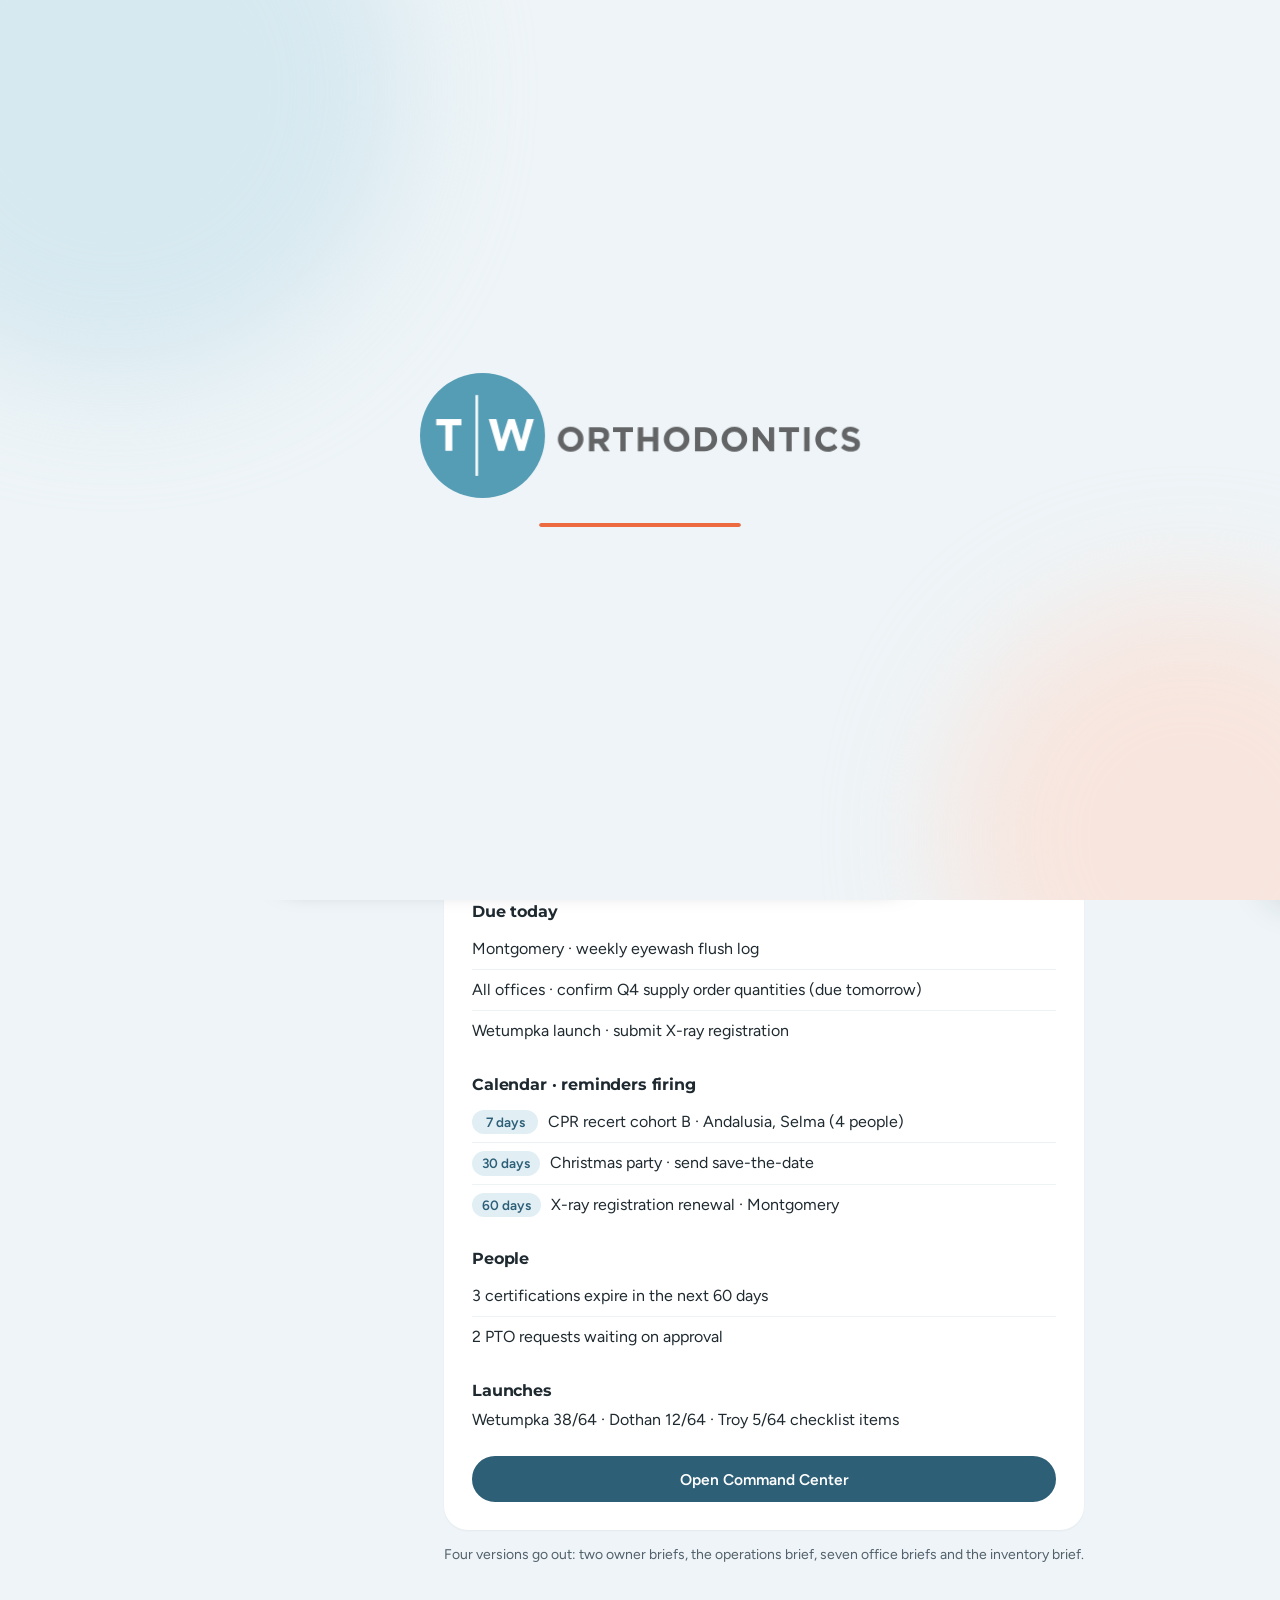
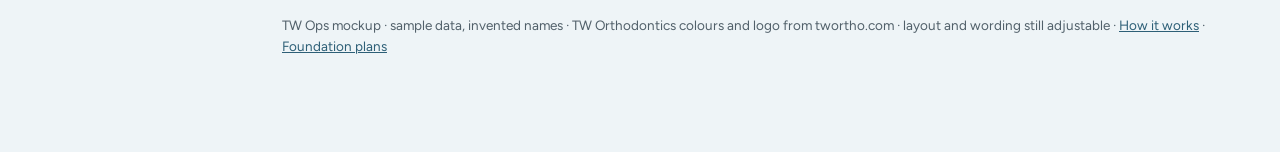
==== commit b63ece9c: "Operations, Owner's Desk and Morning brief rebuilt; animated TW loading screen Operations leads with" ====
--- a/brief.html
+++ b/brief.html
@@ -7,47 +7,123 @@
 <link href="https://fonts.googleapis.com/css2?family=Montserrat:wght@600;700&family=Figtree:wght@400;500;600&display=swap" rel="stylesheet">
 <link rel="icon" type="image/svg+xml" href="assets/tw-mark.svg">
 <link rel="stylesheet" href="assets/styles.css">
+<script src="assets/splash.js"></script>
 <script src="assets/theme.js"></script>
-<style>.mail{max-width:720px;margin:0 auto;background:#fff;border-radius:24px;overflow:hidden;box-shadow:var(--shadow)}.mail .hdr{background:var(--line2);padding:14px 22px;font-size:14.5px;color:var(--muted)}.mail .body{padding:18px 22px}.mail h4{margin:20px 0 6px;font-size:15px;color:var(--brand);display:flex;align-items:center;gap:8px}.mail ul{margin:4px 0;padding-left:18px}.needs{background:var(--red-soft);padding:12px 16px;border-radius:14px}</style>
+<style>
+.inbox{display:grid;grid-template-columns:auto minmax(0,1fr) auto;align-items:center;gap:12px;background:#fff;border-radius:18px;box-shadow:var(--shadow);padding:12px 16px;max-width:640px;margin:0 auto 12px}
+.inbox img{width:36px;height:36px;border-radius:50%}
+.inbox b{display:block}
+.inbox span.pv{display:block;color:var(--muted);font-size:14.5px;white-space:nowrap;overflow:hidden;text-overflow:ellipsis}
+.inbox time{color:var(--muted);font-size:14px;white-space:nowrap}
+.mail{max-width:640px;margin:0 auto;background:#fff;border-radius:24px;box-shadow:var(--shadow);padding:26px 28px 28px}
+@media (max-width:560px){.mail{padding:20px 18px 22px}}
+.mail .logo{height:36px;width:auto;display:block;margin-bottom:16px}
+.mail h2{font-size:24px;margin:0 0 4px}
+.mail .st{font-size:17px;margin:0 0 4px}
+.mail h3{font-size:16px;margin:24px 0 8px;display:flex;align-items:center;gap:8px}
+.mail .need{display:flex;flex-wrap:wrap;align-items:center;gap:8px 12px;border-radius:16px;padding:12px 14px;margin-top:8px}
+.mail .need.r{background:var(--red-soft)} .mail .need.a{background:var(--amber-soft)}
+.mail .need p{margin:0;flex:1 1 280px}
+.mail .need a{font-weight:600;white-space:nowrap}
+.mail .need.r a{color:var(--red)} .mail .need.a a{color:var(--amber)}
+.mail table{font-size:15px}
+.mail th,.mail td{padding:9px 8px}
+.mail td.n,.mail th.n{text-align:right;font-variant-numeric:tabular-nums}
+.mail ul{list-style:none;margin:0;padding:0}
+.mail li{padding:8px 0;border-top:1px solid var(--line2);display:flex;gap:10px;align-items:baseline}
+.mail li:first-child{border-top:0}
+.mail li .d{flex:none;min-width:66px;font-size:13.5px;font-weight:600;color:var(--brand);background:var(--brand-soft);border-radius:999px;padding:2px 10px;text-align:center}
+.mail .cta{margin-top:24px}
+.mail .cta .btn{width:100%}
+.versions{max-width:640px;margin:14px auto 0;text-align:center}
+</style>
 </head>
 <body>
 <script>
 window.PAGE = { id: 'brief', title: '6:30 AM brief', hood: [
   { what: 'Sent at 6:30 AM, every day', how: 'A scheduled job runs at 6:30 AM Central. It reads yesterday\'s rows (checklists, overdue items, calendar reminders, People expirations, launch checklists) and builds one brief per recipient. Nobody writes this email.', svc: ['job','db'] },
   { what: 'Exams, shows, starts', how: 'Pulled from Cloud 9 and OrthoAI by the overnight job before the brief runs. Counts per office. No patient names, ever.', svc: ['job','ext'] },
-  { what: 'From ops@twortho.com via Gmail', how: 'The mailroom sends through your Google Workspace Gmail, so it lands in the normal inbox, is covered by Google\'s agreement, and is searchable like any other email. Critical items also go to Slack as they happen rather than waiting for 6:30.', svc: ['mail','auth'] },
+  { what: 'From ops@twortho.com via Gmail', how: 'The mailroom sends through your Google Workspace Gmail, so it lands in the normal inbox, is covered by Google\'s agreement, and is searchable like any other email. Calendar reminders and escalation alerts also go out as they come due, rather than waiting for 6:30.', svc: ['mail','auth'] },
   { what: '"Needs you today" sentences', how: 'The AI desk turns the numbers into two plain sentences. It is a server-side call to the Claude API with only green data (counts, task names, office names). In Plan B it never sees patient information; in Plan A patient-level summaries are possible under Anthropic\'s agreement.', svc: ['ai'] },
-  { what: 'Three versions of the brief', how: 'The same job builds the owner brief (adds P&amp;L and supply-budget flags), the ops brief (this one) and seven office briefs (one office plus today\'s huddle). Which version a person gets comes from their role in the directory.', svc: ['auth','db'] }
+  { what: 'Three versions of the brief', how: 'The same job builds the owner brief (adds P&amp;L and supply-budget flags), the ops brief, seven office briefs (one office plus today\'s huddle) and the inventory brief. Which version a person gets comes from their role in the directory. Change "View as" in the mockup bar to see each one.', svc: ['auth','db'] }
 ]};
 </script>
 <div class="wrap">
-  <div class="pagehead"><div><div class="lbl">Morning email · ops brief</div><h1>What Savannah sees in her inbox</h1></div><div><button class="uth" data-h="4"></button> <span class="small muted">owner brief · ops brief · office brief ×7</span></div></div>
-  <div class="mail">
-    <div class="hdr"><b>From:</b> TW Ops &lt;ops@twortho.com&gt; <button class="uth" data-h="2"></button><br><b>To:</b> Savannah<br><b>Subject:</b> Ops brief · Wed Oct 14 · 1 office behind, 6 overdue</div>
-    <div class="body">
-      <img src="assets/tw-logo.svg" alt="TW Orthodontics" style="height:34px;width:auto;display:block;margin-bottom:12px">
-      <div class="lbl" style="display:flex;align-items:center;gap:8px">TW Ops · Operations brief · 6:30 AM <button class="uth" data-h="0"></button></div>
-      <h2 style="margin:6px 0">Good morning, Savannah</h2>
-      <p class="muted">3 offices on track · 1 needs attention · 1 behind · 3 launching</p>
-      <h4 style="display:flex;align-items:center;gap:8px">Needs you today <button class="uth" data-h="3"></button></h4>
-      <div class="needs"><p style="margin:0 0 6px"><b>Enterprise is behind:</b> yesterday's closing checklist missed, 4 overdue tasks (oldest: equipment service follow-up, 4 days).</p><p style="margin:0"><b>Montgomery:</b> sterilizer spore test 2 days late.</p></div>
-      <h4 style="display:flex;align-items:center;gap:8px">Offices · yesterday <button class="uth" data-h="1"></button></h4>
+  <div class="pagehead"><div><div class="lbl">Morning email · 6:30 AM <button class="uth" data-h="0"></button></div><h1>Your morning brief</h1><div class="sub">This is the email each person gets. Change "View as" to see the other versions. <button class="uth" data-h="4"></button></div></div></div>
+
+  <div class="inbox" aria-label="How it looks in the inbox"><img src="assets/tw-mark.svg" alt=""><span><b>TW Ops <button class="uth" data-h="2"></button></b>
+    <span class="pv" data-for="ops">Ops brief · Wed Oct 14 · 1 office behind, 6 overdue</span>
+    <span class="pv" data-for="owners">Owner brief · Wed Oct 14 · 1 office behind, 2 behind budget</span>
+    <span class="pv" data-for="lead">Selma brief · Wed Oct 14 · on track, 1 thing due</span>
+    <span class="pv" data-for="inv">Inventory brief · Wed Oct 14 · Q4 order due tomorrow</span></span><time>6:30 AM</time></div>
+
+  <article class="mail">
+    <img class="logo" src="assets/tw-logo.svg" alt="TW Orthodontics">
+
+    <div data-for="ops owners">
+      <h2 data-for="ops">Good morning, Savannah</h2><h2 data-for="owners">Good morning, Dr. Wood</h2>
+      <p class="st"><b>2 things need you today.</b></p>
+      <p class="muted" style="margin:0">3 offices on track · 1 needs attention · 1 behind · 3 launching</p>
+
+      <h3>Needs you today <button class="uth" data-h="3"></button></h3>
+      <div class="need r"><p><b>Enterprise is behind.</b> Yesterday's closing checklist was missed, and 4 tasks are overdue. The oldest is the equipment service follow-up, 4 days.</p><a href="huddle.html">Open Enterprise</a></div>
+      <div class="need a"><p><b>Montgomery:</b> sterilizer spore test 2 days late.</p><a href="compliance.html">See compliance</a></div>
+
+      <div data-for="owners"><h3>Owner flags</h3>
+        <ul><li><span class="d">P&amp;L</span><span>September vs. budget: Enterprise −5%, Andalusia −2%. Selma and Montgomery are ahead.</span></li>
+        <li><span class="d">Supplies</span><span>Enterprise has used 89% of its Q4 supply budget.</span></li></ul></div>
+
+      <h3>Offices · yesterday <button class="uth" data-h="1"></button></h3>
       <div class="scroll"><table>
-        <tr><th>Office</th><th>Status</th><th>Checklists</th><th>Exams</th><th>Starts</th></tr>
-        <tr><td>Selma</td><td><span class="pill ok">On track</span></td><td>12/12</td><td>7</td><td>3</td></tr>
-        <tr><td>Montgomery</td><td><span class="pill warn">Attention</span></td><td>9/12</td><td>5</td><td>2</td></tr>
-        <tr><td>Andalusia</td><td><span class="pill ok">On track</span></td><td>11/12</td><td>6</td><td>3</td></tr>
-        <tr><td>Enterprise</td><td><span class="pill bad">Behind</span></td><td>6/12</td><td>4</td><td>1</td></tr>
+        <tr><th>Office</th><th>Status</th><th class="n">Checklists</th><th class="n">Exams</th><th class="n">Starts</th></tr>
+        <tr><td><b>Enterprise</b></td><td><span class="cs late"><svg viewBox="0 0 24 24" aria-hidden="true"><circle cx="12" cy="12" r="9"/><path d="M12 7.5V13M12 16.4v.1"/></svg>Behind</span></td><td class="n">6/12</td><td class="n">4</td><td class="n">1</td></tr>
+        <tr><td><b>Montgomery</b></td><td><span class="cs due"><svg viewBox="0 0 24 24" aria-hidden="true"><circle cx="12" cy="12" r="9"/><path d="M12 7.5V12l3 2"/></svg>Attention</span></td><td class="n">9/12</td><td class="n">5</td><td class="n">2</td></tr>
+        <tr><td><b>Andalusia</b></td><td><span class="cs done"><svg viewBox="0 0 24 24" aria-hidden="true"><circle cx="12" cy="12" r="9"/><path d="M8.5 12.2l2.4 2.4 4.6-5"/></svg>On track</span></td><td class="n">11/12</td><td class="n">6</td><td class="n">3</td></tr>
+        <tr><td><b>Selma</b></td><td><span class="cs done"><svg viewBox="0 0 24 24" aria-hidden="true"><circle cx="12" cy="12" r="9"/><path d="M8.5 12.2l2.4 2.4 4.6-5"/></svg>On track</span></td><td class="n">12/12</td><td class="n">7</td><td class="n">3</td></tr>
       </table></div>
-      <p class="small muted">Exams and starts come from OrthoAI / Cloud 9 overnight.</p>
-      <h4>Due today</h4><ul><li>Montgomery · weekly eyewash flush log</li><li>All offices · confirm Q4 supply order quantities (due tomorrow)</li><li>Wetumpka launch · submit X-ray registration</li></ul>
-      <h4>Calendar · reminders firing</h4><ul><li>7 days: CPR recert cohort B · Andalusia, Selma (4 people)</li><li>30 days: Christmas party · send save-the-date</li><li>60 days: X-ray registration renewal · Montgomery</li></ul>
-      <h4>People</h4><ul><li>3 certifications expire in the next 60 days</li><li>2 PTO requests waiting on approval</li></ul>
-      <h4>Launches</h4><p>Wetumpka 38/64 · Dothan 12/64 · Troy 5/64 checklist items</p>
-      <p style="margin-top:18px"><a class="btn pri" href="index.html">Open Command Center</a></p>
+      <p class="small muted" style="margin:6px 0 0">Exams and starts come from OrthoAI / Cloud 9 overnight.</p>
+
+      <h3>Due today</h3>
+      <ul><li><span>Montgomery · weekly eyewash flush log</span></li><li><span>All offices · confirm Q4 supply order quantities (due tomorrow)</span></li><li><span>Wetumpka launch · submit X-ray registration</span></li></ul>
+
+      <h3>Calendar · reminders firing</h3>
+      <ul><li><span class="d">7 days</span><span>CPR recert cohort B · Andalusia, Selma (4 people)</span></li><li><span class="d">30 days</span><span>Christmas party · send save-the-date</span></li><li><span class="d">60 days</span><span>X-ray registration renewal · Montgomery</span></li></ul>
+
+      <h3>People</h3>
+      <ul><li><span>3 certifications expire in the next 60 days</span></li><li><span>2 PTO requests waiting on approval</span></li></ul>
+
+      <h3>Launches</h3>
+      <p style="margin:0">Wetumpka 38/64 · Dothan 12/64 · Troy 5/64 checklist items</p>
+
+      <div class="cta"><a class="btn pri" href="index.html" data-for="ops">Open Command Center</a><a class="btn pri" href="owners.html" data-for="owners">Open Owner's Desk</a></div>
     </div>
-  </div>
-  <p class="small muted" style="text-align:center;margin-top:14px">Owner brief (Dr. Wood, Dr. Turner) adds P&amp;L and supply-budget flags. Office brief: one office plus today's huddle.</p>
+
+    <div data-for="lead">
+      <h2>Good morning, Kara</h2>
+      <p class="st"><b>Selma is on track.</b> One thing is due today.</p>
+      <h3>Today's huddle · 7:45 AM</h3>
+      <ul><li><span class="d">Value</span><span>Own it</span></li><li><span class="d">PSA</span><span>Q4 supply counts due tomorrow</span></li><li><span class="d">Icebreaker</span><span>Best concert you have been to?</span></li><li><span class="d">Celebrate</span><span>Birthdays &amp; work anniversaries this week</span></li></ul>
+      <h3>Selma · yesterday <button class="uth" data-h="1"></button></h3>
+      <div class="scroll"><table><tr><th>Status</th><th class="n">Checklists</th><th class="n">Exams</th><th class="n">Starts</th></tr><tr><td><span class="cs done"><svg viewBox="0 0 24 24" aria-hidden="true"><circle cx="12" cy="12" r="9"/><path d="M8.5 12.2l2.4 2.4 4.6-5"/></svg>On track</span></td><td class="n">12/12</td><td class="n">7</td><td class="n">3</td></tr></table></div>
+      <h3>Due today</h3>
+      <ul><li><span>Confirm Q4 supply order quantities (due tomorrow)</span></li></ul>
+      <h3>Calendar · reminders firing</h3>
+      <ul><li><span class="d">7 days</span><span>CPR recert cohort B · Andalusia, Selma</span></li></ul>
+      <div class="cta"><a class="btn pri" href="huddle.html">Open my office day</a></div>
+    </div>
+
+    <div data-for="inv">
+      <h2>Good morning, Tasha</h2>
+      <p class="st"><b>The Q4 supply order is due tomorrow.</b></p>
+      <h3>Supply spend vs. budget · Q4</h3>
+      <ul><li><span class="d">89%</span><span>Enterprise · $7,420 · close to budget</span></li><li><span class="d">74%</span><span>Montgomery · $5,960</span></li><li><span class="d">61%</span><span>Selma · $4,180</span></li><li><span class="d">58%</span><span>Andalusia · $3,870</span></li></ul>
+      <p class="small muted" style="margin:6px 0 0">From Dentira overnight.</p>
+      <h3>Due today</h3>
+      <ul><li><span>All offices · confirm Q4 supply order quantities (due tomorrow)</span></li></ul>
+      <div class="cta"><a class="btn pri" href="operations.html">Open Operations</a></div>
+    </div>
+  </article>
+  <p class="small muted versions">Four versions go out: two owner briefs, the operations brief, seven office briefs and the inventory brief.</p>
 </div>
 <script src="assets/app.js"></script>
 </body>
--- a/assets/styles.css
+++ b/assets/styles.css
@@ -231,3 +231,25 @@
 .tsw-name{display:flex;align-items:center;justify-content:space-between;gap:6px;font-weight:600;font-size:15px;margin:8px 4px 0}
 .tsw-name em{font-style:normal;font-size:13px;font-weight:600;color:var(--brand);visibility:hidden}
 .tsw[aria-checked="true"] .tsw-name em{visibility:visible}
+
+/* shared by the hub pages: small counts, status chips, value bars */
+.stats{display:flex;flex-wrap:wrap;gap:8px}
+.stat{background:#fff;border-radius:16px;padding:8px 14px;box-shadow:var(--shadow);font-size:14px;color:var(--muted)}
+.stat b{font-family:var(--title);font-size:18px;color:var(--ink);margin-right:6px;font-variant-numeric:tabular-nums}
+.stat.late b{color:var(--red)} .stat.soon b{color:var(--amber)}
+.cs{display:inline-flex;align-items:center;gap:7px;font-size:14.5px;font-weight:600;white-space:nowrap}
+.cs svg{width:18px;height:18px;flex:none;fill:none;stroke:currentColor;stroke-width:2.2;stroke-linecap:round;stroke-linejoin:round}
+.cs.done{color:var(--muted);font-weight:500} .cs.done svg{color:var(--green)}
+.cs.due{color:var(--amber);background:var(--amber-soft);border-radius:999px;padding:4px 11px 4px 8px}
+.cs.late{color:var(--red);background:var(--red-soft);border-radius:999px;padding:4px 11px 4px 8px}
+.vrow{display:grid;grid-template-columns:130px minmax(0,1fr) auto;align-items:center;gap:14px;padding:12px 0;border-top:1px solid var(--line2)}
+.vrow:first-of-type{border-top:0}
+.vrow>b:first-child{font-family:var(--title);font-size:16px}
+.vrow .num{text-align:right;white-space:nowrap}
+.vrow .num b{font-family:var(--title);font-size:17px;font-variant-numeric:tabular-nums}
+.vrow .num span{display:block;font-size:13.5px;color:var(--muted)}
+.vrow .num span.w{color:var(--amber);font-weight:600}
+.vbar{height:10px;border-radius:999px;background:var(--line2);overflow:hidden}
+.vbar i{display:block;height:100%;border-radius:999px;background:var(--brand-bright)}
+.vbar.w i{background:#b46a00}
+@media (max-width:560px){.vrow{grid-template-columns:1fr auto}.vrow .vbar,.vrow .dv{grid-column:1/-1;grid-row:2}}
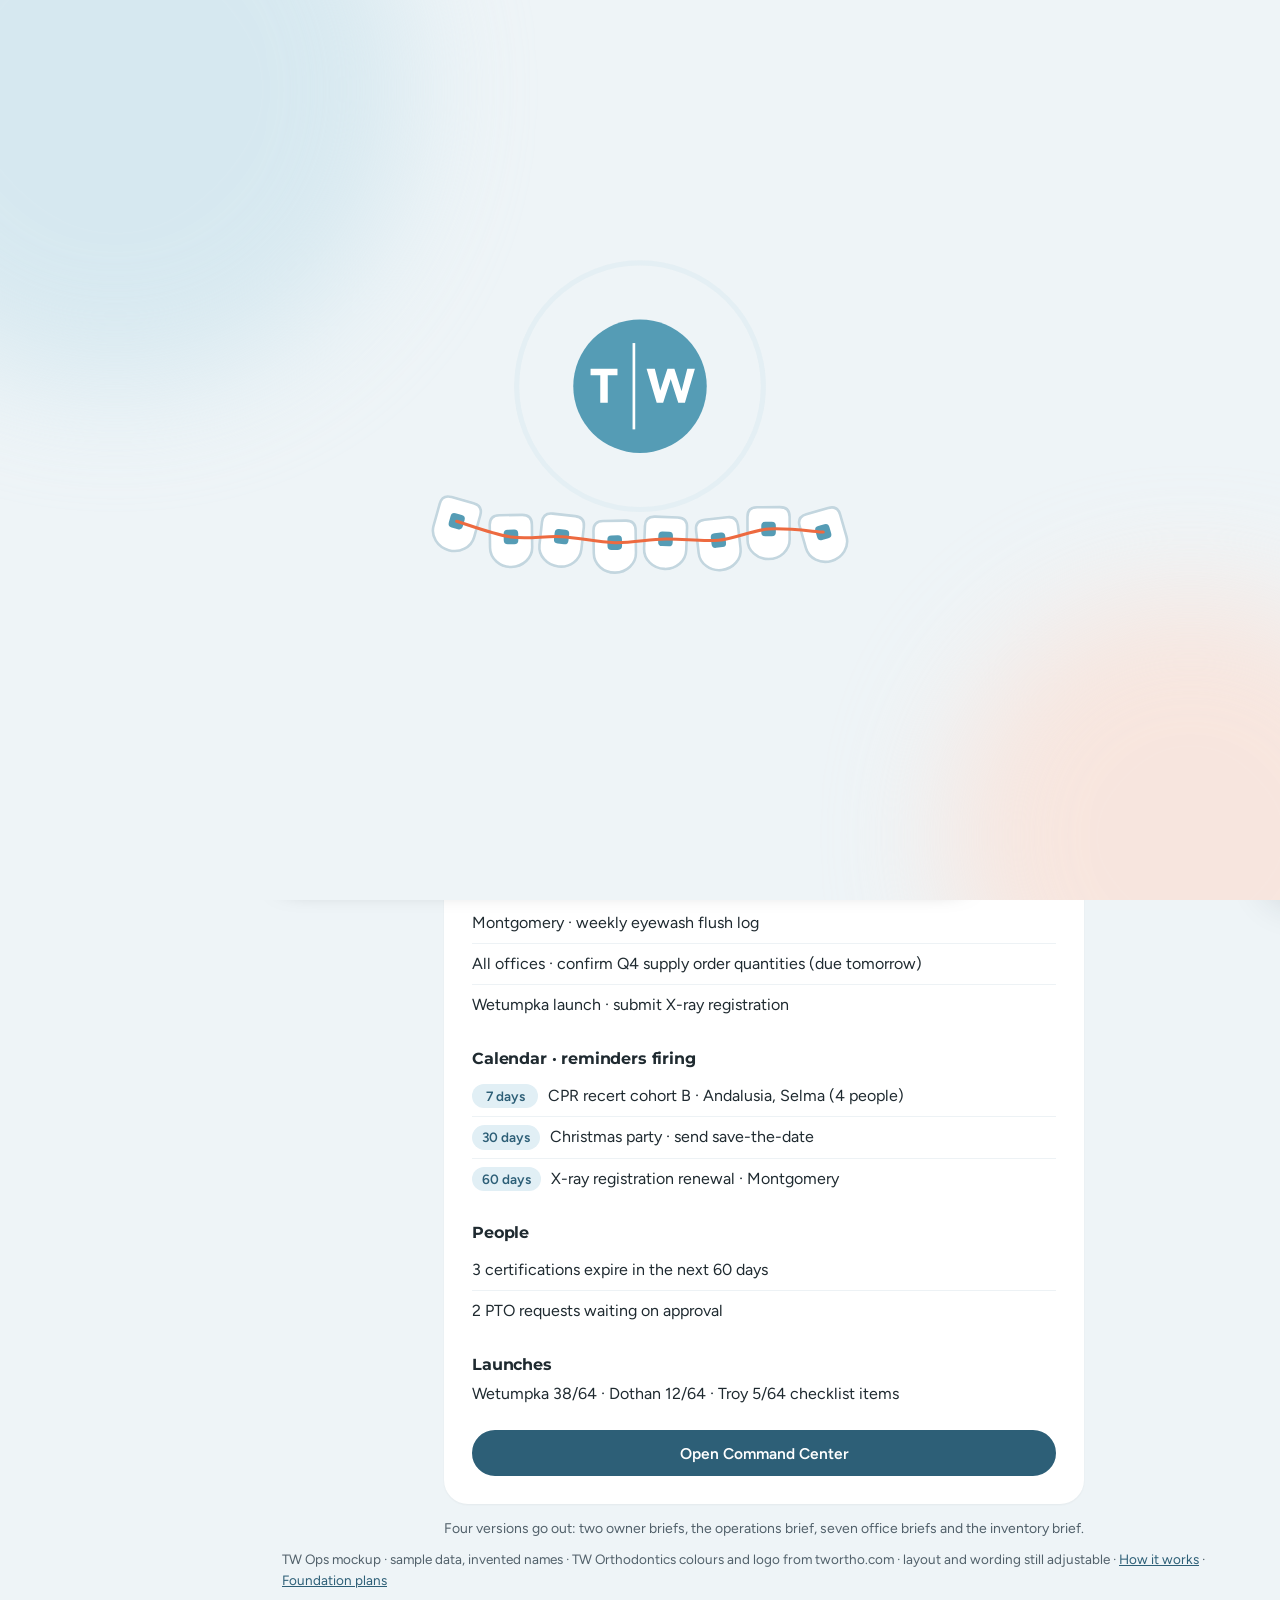
==== commit 2429fc8e: "Full-screen huddle, celebrations, guided tour, streaks, photo upload, phone menu Present full screen" ====
--- a/brief.html
+++ b/brief.html
@@ -101,6 +101,7 @@
     <div data-for="lead">
       <h2>Good morning, Kara</h2>
       <p class="st"><b>Selma is on track.</b> One thing is due today.</p>
+      <p style="margin:6px 0 0"><span class="streak"><svg viewBox="0 0 24 24" aria-hidden="true"><path d="M12 3c1 3.500 5 5.500 5 10a5 5 0 0 1-10 0c0-1.800.800-3 1.800-4 .200 1.600 1 2.500 2 2.800C10 9 10.500 5.500 12 3z"/></svg><span>14 days in a row of complete checklists</span></span></p>
       <h3>Today's huddle · 7:45 AM</h3>
       <ul><li><span class="d">Value</span><span>Own it</span></li><li><span class="d">PSA</span><span>Q4 supply counts due tomorrow</span></li><li><span class="d">Icebreaker</span><span>Best concert you have been to?</span></li><li><span class="d">Celebrate</span><span>Birthdays &amp; work anniversaries this week</span></li></ul>
       <h3>Selma · yesterday <button class="uth" data-h="1"></button></h3>
--- a/assets/styles.css
+++ b/assets/styles.css
@@ -10,6 +10,7 @@
   --r:20px; --shadow:0 1px 2px rgba(31,42,48,.05);
 }
 *{box-sizing:border-box}
+[hidden]{display:none!important}
 html,body{margin:0;min-height:100%}
 body{font-family:var(--font);font-size:16px;line-height:1.5;color:var(--fg);background:var(--bg);-webkit-font-smoothing:antialiased}
 a{color:var(--brand-text)}
@@ -46,14 +47,25 @@
 .who b{display:block;color:var(--ink);font-size:15px;font-weight:600}
 .avatar{width:40px;height:40px;border-radius:50%;background:var(--brand-bright);color:#fff;display:grid;place-items:center;font-weight:700;font-size:14px;flex:none;font-family:var(--title)}
 main{flex:1;min-width:0}
+/* phone and small tablet: a slim top bar, and the sidebar becomes a menu that slides in */
+.mtop,.mback,.mclose{display:none}
 @media (max-width:900px){
   .shell{display:block}
-  aside.side{position:sticky;top:0;z-index:30;width:auto;height:auto;border-radius:0 0 20px 20px;padding:8px 10px;flex-direction:row;align-items:center;gap:8px;overflow-x:auto;box-shadow:0 2px 10px -6px rgba(31,42,48,.3)}
-  aside.side .logo{margin:0 4px 0 2px}
-  aside.side .logo img{height:34px;width:34px;object-fit:cover;object-position:left center}
-  nav.hubs{flex-direction:row;gap:2px}nav.hubs .sec{display:none}nav.hubs a{white-space:nowrap;min-height:44px}
-  .sidefoot{display:none}
-  .who{order:9;margin-left:auto;padding:2px;min-height:0;background:transparent;border-radius:50%}.who>span:not(.avatar){display:none}
+  .mtop{display:flex;align-items:center;gap:10px;position:sticky;top:0;z-index:30;background:#fff;padding:8px 10px;border-radius:0 0 20px 20px;box-shadow:0 2px 10px -6px rgba(31,42,48,.3)}
+  .mbtn,.mclose{width:46px;height:46px;border-radius:14px;border:0;background:var(--bg);color:var(--ink);display:grid;place-items:center;flex:none}
+  .mbtn svg,.mclose svg{width:22px;height:22px}
+  .mlogo{display:block;flex:none}.mlogo img{width:34px;height:34px;display:block}
+  .mtitle{font-family:var(--title);font-weight:700;font-size:17px;flex:1;min-width:0;white-space:nowrap;overflow:hidden;text-overflow:ellipsis}
+  .mme{flex:none;text-decoration:none}
+  aside.side{position:fixed;inset:0 auto 0 0;z-index:70;width:min(320px,86vw);height:100%;border-radius:0 28px 28px 0;transform:translateX(-105%);transition:transform .22s ease;box-shadow:12px 0 40px rgba(31,42,48,.25);visibility:hidden}
+  body.menu-open aside.side{transform:none;visibility:visible}
+  .mclose{display:grid;align-self:flex-end;margin-bottom:6px}
+  .mback{position:fixed;inset:0;background:rgba(31,42,48,.4);z-index:65}
+  body.menu-open .mback{display:block}
+  body.menu-open{overflow:hidden}
+  nav.hubs a{min-height:50px}
+}
+@media (prefers-reduced-motion:reduce){aside.side{transition:none}}
 }
 
 /* page */
@@ -230,6 +242,7 @@
 .tsw-prev i{width:20px;height:20px;border-radius:50%;border:2px solid rgba(255,255,255,.85)}
 .tsw-name{display:flex;align-items:center;justify-content:space-between;gap:6px;font-weight:600;font-size:15px;margin:8px 4px 0}
 .tsw-name em{font-style:normal;font-size:13px;font-weight:600;color:var(--brand);visibility:hidden}
+.tsw[data-id="tw"] .tsw-name em{visibility:visible;color:var(--muted)}
 .tsw[aria-checked="true"] .tsw-name em{visibility:visible}
 
 /* shared by the hub pages: small counts, status chips, value bars */
@@ -253,3 +266,32 @@
 .vbar i{display:block;height:100%;border-radius:999px;background:var(--brand-bright)}
 .vbar.w i{background:#b46a00}
 @media (max-width:560px){.vrow{grid-template-columns:1fr auto}.vrow .vbar,.vrow .dv{grid-column:1/-1;grid-row:2}}
+
+/* photo avatars */
+.avatar.has-photo,.pf-av.has-photo{background:var(--line2);overflow:hidden;padding:0}
+.avatar img,.pf-av img{width:100%;height:100%;object-fit:cover;display:block}
+/* streaks */
+.streak{display:inline-flex;align-items:center;gap:6px;font-size:13.5px;font-weight:600;border-radius:999px;padding:3px 10px 3px 8px;background:var(--orange-soft);color:#a8431f;white-space:nowrap}
+.streak svg{width:15px;height:15px;fill:none;stroke:currentColor;stroke-width:2;stroke-linecap:round;stroke-linejoin:round;flex:none}
+.streak.none{background:var(--line2);color:var(--muted)}
+.hero .streak{background:rgba(255,255,255,.18);color:#fff}
+/* celebration burst */
+.burst{position:fixed;z-index:80;pointer-events:none;width:0;height:0}
+.burst i{position:absolute;left:-5px;top:-5px;width:10px;height:10px;border-radius:50%;opacity:0;animation:burst .95s cubic-bezier(.15,.8,.3,1) forwards}
+.burst i.st{border-radius:2px}
+@keyframes burst{0%{transform:translate(0,0) scale(.4);opacity:1}70%{opacity:1}100%{transform:translate(var(--dx),var(--dy)) scale(1);opacity:0}}
+/* tour */
+.tour-btn{font:inherit;font-size:13.5px;font-weight:600;color:var(--ink);background:#fff;border:0;border-radius:999px;padding:0 14px;min-height:36px;white-space:nowrap}
+.tour-hole{position:fixed;z-index:90;border-radius:22px;box-shadow:0 0 0 9999px rgba(31,42,48,.58),0 0 0 3px var(--orange);pointer-events:none;transition:left .25s ease,top .25s ease,width .25s ease,height .25s ease}
+.tour-card{position:fixed;z-index:95;width:min(370px,calc(100vw - 24px));background:#fff;border-radius:20px;padding:16px 18px 14px;box-shadow:0 18px 50px -12px rgba(0,0,0,.45);outline:0}
+.tour-card .tc-n{font-size:13.5px;font-weight:600;color:var(--brand)}
+.tour-card h3{font-size:19px;margin:2px 0 6px}
+.tour-card p{margin:0;font-size:15.5px}
+.tour-card .tc-b{display:flex;align-items:center;justify-content:space-between;gap:10px;margin-top:14px}
+.tour-card .tc-end{font:inherit;font-size:14.5px;font-weight:600;color:var(--muted);background:transparent;border:0;min-height:38px;padding:0 4px}
+body.touring .demobar{display:none}
+@media (max-width:700px){.tour-card{left:10px;right:10px;bottom:10px;width:auto}}
+@media (prefers-reduced-motion:reduce){.tour-hole{transition:none}}
+@media (max-width:900px){.demobar .tour-btn{padding:0 12px}.explain-btn .t{display:none}.explain-btn{padding:0 8px}}
+
+.off .sk{margin-top:8px}
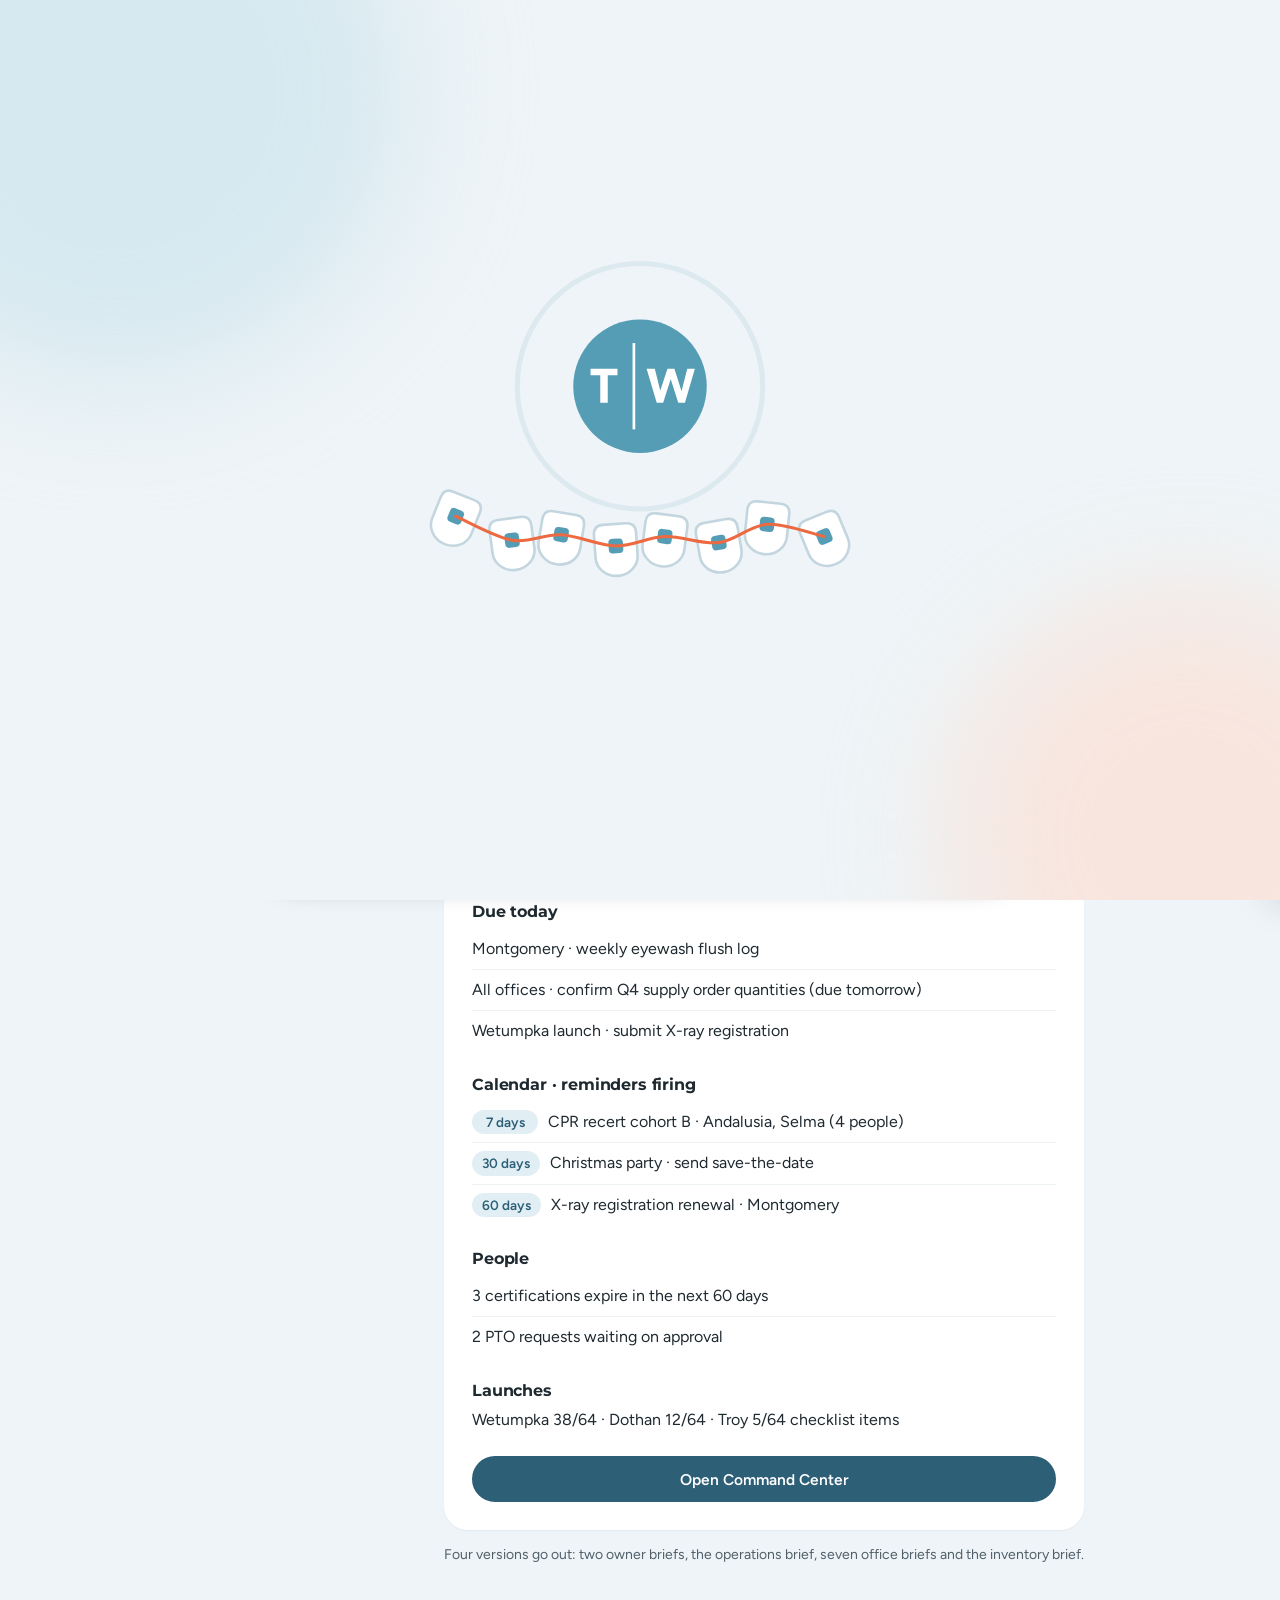
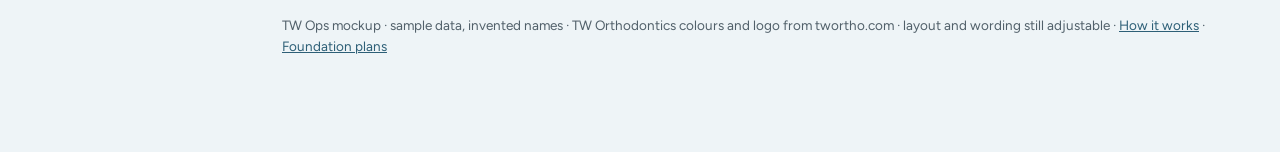
==== commit b0adcc45: "Review fixes: role-aware Command Center, screens that agree, tuck-away mockup bar The Command Center" ====
--- a/brief.html
+++ b/brief.html
@@ -6,9 +6,9 @@
 <title>TW Ops · 6:30 AM brief (mockup)</title>
 <link href="https://fonts.googleapis.com/css2?family=Montserrat:wght@600;700&family=Figtree:wght@400;500;600&display=swap" rel="stylesheet">
 <link rel="icon" type="image/svg+xml" href="assets/tw-mark.svg">
-<link rel="stylesheet" href="assets/styles.css">
-<script src="assets/splash.js"></script>
-<script src="assets/theme.js"></script>
+<link rel="stylesheet" href="assets/styles.css?v=14">
+<script src="assets/splash.js?v=14"></script>
+<script src="assets/theme.js?v=14"></script>
 <style>
 .inbox{display:grid;grid-template-columns:auto minmax(0,1fr) auto;align-items:center;gap:12px;background:#fff;border-radius:18px;box-shadow:var(--shadow);padding:12px 16px;max-width:640px;margin:0 auto 12px}
 .inbox img{width:36px;height:36px;border-radius:50%}
@@ -126,6 +126,6 @@
   </article>
   <p class="small muted versions">Four versions go out: two owner briefs, the operations brief, seven office briefs and the inventory brief.</p>
 </div>
-<script src="assets/app.js"></script>
+<script src="assets/app.js?v=14"></script>
 </body>
 </html>
--- a/assets/styles.css
+++ b/assets/styles.css
@@ -66,7 +66,6 @@
   nav.hubs a{min-height:50px}
 }
 @media (prefers-reduced-motion:reduce){aside.side{transition:none}}
-}
 
 /* page */
 .wrap{max-width:1040px;margin:0 auto;padding:26px 34px 40px}
@@ -295,3 +294,15 @@
 @media (max-width:900px){.demobar .tour-btn{padding:0 12px}.explain-btn .t{display:none}.explain-btn{padding:0 8px}}
 
 .off .sk{margin-top:8px}
+
+/* the mockup bar tucks away so it never has to sit on top of what you are reading */
+.bar-min{width:32px;height:32px;border-radius:50%;border:0;background:transparent;color:#fff;display:grid;place-items:center;flex:none;opacity:.8}
+.bar-min:hover{opacity:1;background:rgba(255,255,255,.14)}
+.bar-min svg{width:15px;height:15px}
+.demobar.min{padding:6px 14px;gap:0}
+.demobar.min>:not(.mock){display:none}
+.demobar.min .mock{margin:0;cursor:pointer}
+.demobar.min .mock .x{display:none}
+.demobar.min .mock::after{content:"· show controls";font-weight:500;opacity:.8;margin-left:6px}
+@media (max-width:900px){.demobar.min{right:auto}}
+.drawer .note.when{background:var(--brand-soft);color:var(--brand)}
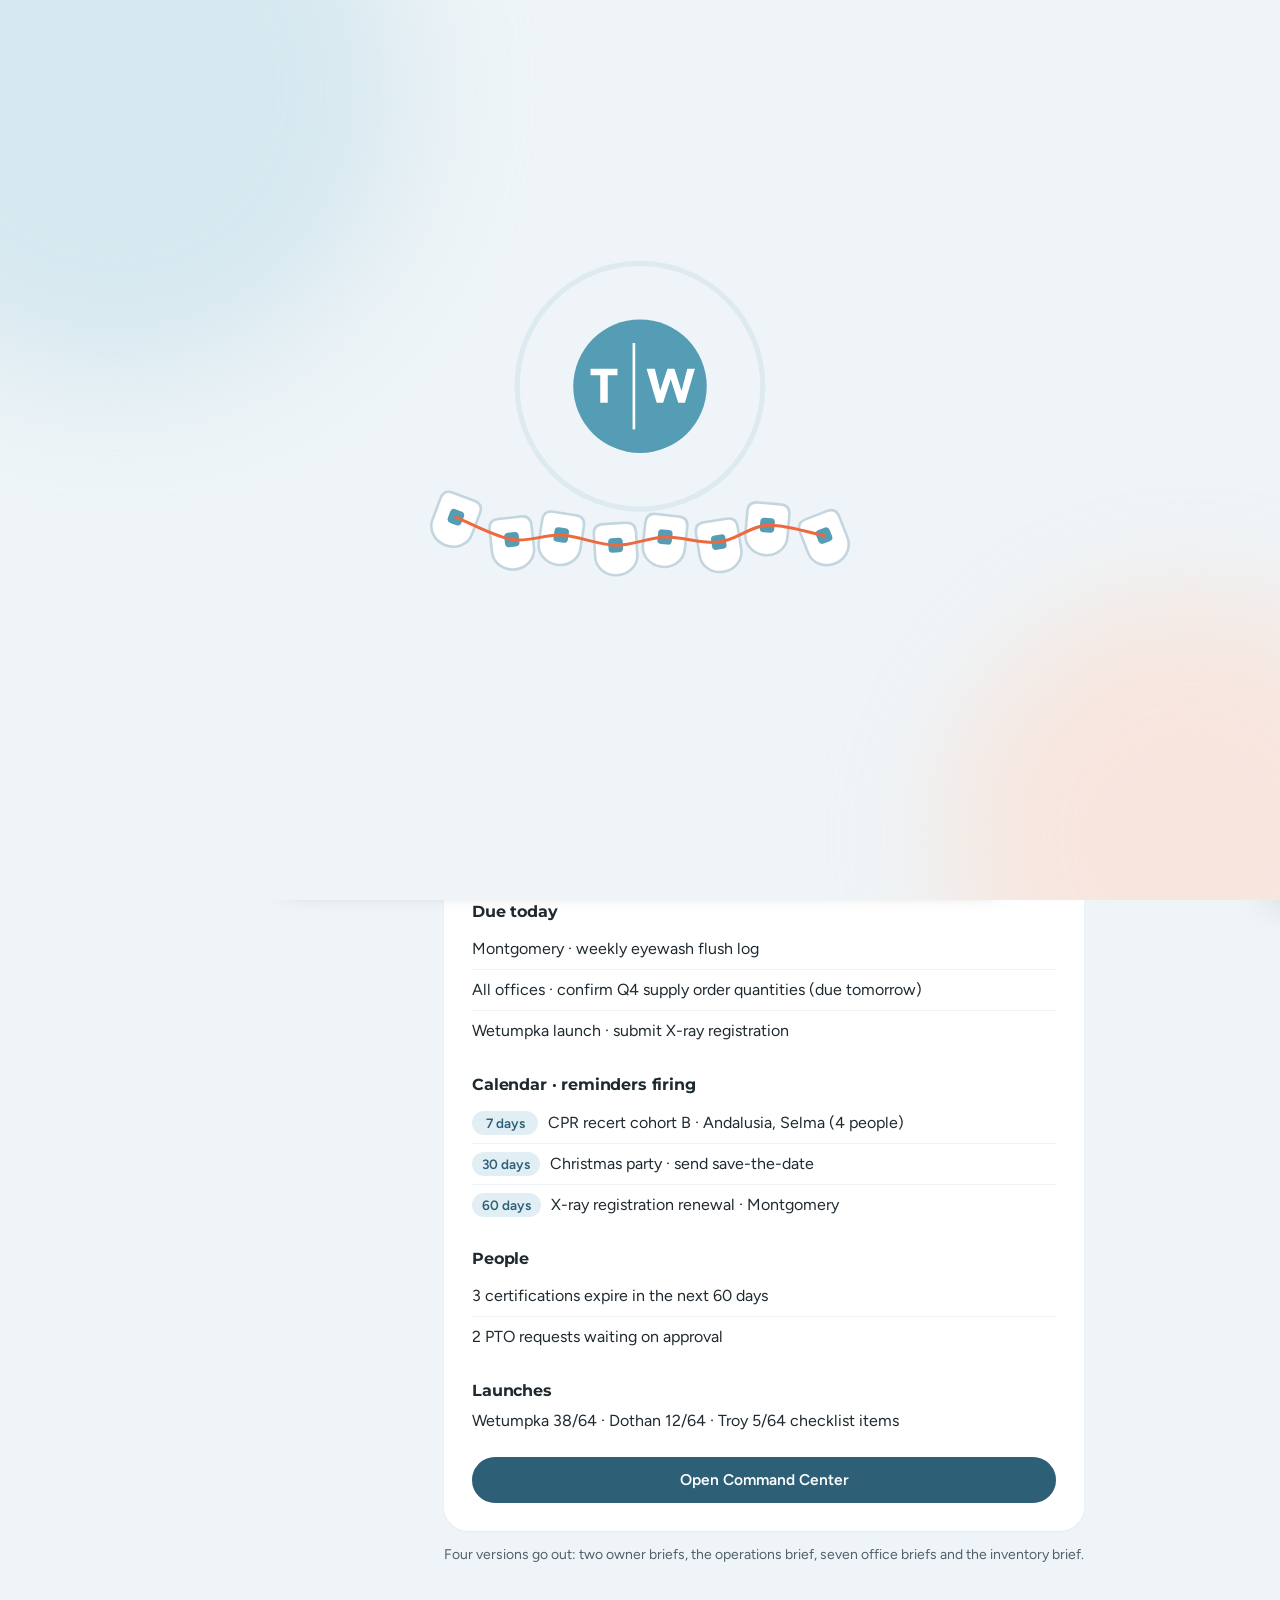
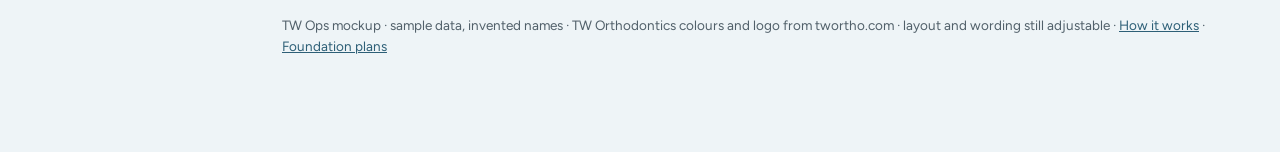
==== commit 27d4b751: "Grids fit their cards at every width; true-phone fixes The scorecard table overflowed its card from " ====
--- a/brief.html
+++ b/brief.html
@@ -6,9 +6,9 @@
 <title>TW Ops · 6:30 AM brief (mockup)</title>
 <link href="https://fonts.googleapis.com/css2?family=Montserrat:wght@600;700&family=Figtree:wght@400;500;600&display=swap" rel="stylesheet">
 <link rel="icon" type="image/svg+xml" href="assets/tw-mark.svg">
-<link rel="stylesheet" href="assets/styles.css?v=14">
-<script src="assets/splash.js?v=14"></script>
-<script src="assets/theme.js?v=14"></script>
+<link rel="stylesheet" href="assets/styles.css?v=17">
+<script src="assets/splash.js?v=17"></script>
+<script src="assets/theme.js?v=17"></script>
 <style>
 .inbox{display:grid;grid-template-columns:auto minmax(0,1fr) auto;align-items:center;gap:12px;background:#fff;border-radius:18px;box-shadow:var(--shadow);padding:12px 16px;max-width:640px;margin:0 auto 12px}
 .inbox img{width:36px;height:36px;border-radius:50%}
@@ -29,6 +29,21 @@
 .mail table{font-size:15px}
 .mail th,.mail td{padding:9px 8px}
 .mail td.n,.mail th.n{text-align:right;font-variant-numeric:tabular-nums}
+.mail{container-type:inline-size}
+@container (max-width:520px){
+  .ot,.ot tbody{display:block}
+  .ot tr:first-child{display:none}
+  .ot tr{display:grid;grid-template-columns:repeat(3,minmax(0,1fr));gap:2px 10px;padding:10px 0;border-bottom:1px solid var(--line2)}
+  .ot tr:last-child{border-bottom:0}
+  .ot td{display:block;border:0;padding:0}
+  .ot td:nth-child(1){grid-column:1 / span 2}
+  .ot td:nth-child(2){justify-self:end}
+  .ot td.n{text-align:left;font-size:14.5px}
+  .ot td.n::before{content:attr(data-l) " ";color:var(--muted)}
+  .ot.lt td:nth-child(1){grid-column:1 / -1}
+  .ot.lt td:nth-child(2){justify-self:start}
+  .mail .streak{white-space:normal}
+}
 .mail ul{list-style:none;margin:0;padding:0}
 .mail li{padding:8px 0;border-top:1px solid var(--line2);display:flex;gap:10px;align-items:baseline}
 .mail li:first-child{border-top:0}
@@ -74,12 +89,12 @@
         <li><span class="d">Supplies</span><span>Enterprise has used 89% of its Q4 supply budget.</span></li></ul></div>
 
       <h3>Offices · yesterday <button class="uth" data-h="1"></button></h3>
-      <div class="scroll"><table>
+      <div class="scroll"><table class="ot">
         <tr><th>Office</th><th>Status</th><th class="n">Checklists</th><th class="n">Exams</th><th class="n">Starts</th></tr>
-        <tr><td><b>Enterprise</b></td><td><span class="cs late"><svg viewBox="0 0 24 24" aria-hidden="true"><circle cx="12" cy="12" r="9"/><path d="M12 7.5V13M12 16.4v.1"/></svg>Behind</span></td><td class="n">6/12</td><td class="n">4</td><td class="n">1</td></tr>
-        <tr><td><b>Montgomery</b></td><td><span class="cs due"><svg viewBox="0 0 24 24" aria-hidden="true"><circle cx="12" cy="12" r="9"/><path d="M12 7.5V12l3 2"/></svg>Attention</span></td><td class="n">9/12</td><td class="n">5</td><td class="n">2</td></tr>
-        <tr><td><b>Andalusia</b></td><td><span class="cs done"><svg viewBox="0 0 24 24" aria-hidden="true"><circle cx="12" cy="12" r="9"/><path d="M8.5 12.2l2.4 2.4 4.6-5"/></svg>On track</span></td><td class="n">11/12</td><td class="n">6</td><td class="n">3</td></tr>
-        <tr><td><b>Selma</b></td><td><span class="cs done"><svg viewBox="0 0 24 24" aria-hidden="true"><circle cx="12" cy="12" r="9"/><path d="M8.5 12.2l2.4 2.4 4.6-5"/></svg>On track</span></td><td class="n">12/12</td><td class="n">7</td><td class="n">3</td></tr>
+        <tr><td><b>Enterprise</b></td><td><span class="cs late"><svg viewBox="0 0 24 24" aria-hidden="true"><circle cx="12" cy="12" r="9"/><path d="M12 7.5V13M12 16.4v.1"/></svg>Behind</span></td><td class="n" data-l="Checklists">6/12</td><td class="n" data-l="Exams">4</td><td class="n" data-l="Starts">1</td></tr>
+        <tr><td><b>Montgomery</b></td><td><span class="cs due"><svg viewBox="0 0 24 24" aria-hidden="true"><circle cx="12" cy="12" r="9"/><path d="M12 7.5V12l3 2"/></svg>Attention</span></td><td class="n" data-l="Checklists">9/12</td><td class="n" data-l="Exams">5</td><td class="n" data-l="Starts">2</td></tr>
+        <tr><td><b>Andalusia</b></td><td><span class="cs done"><svg viewBox="0 0 24 24" aria-hidden="true"><circle cx="12" cy="12" r="9"/><path d="M8.5 12.2l2.4 2.4 4.6-5"/></svg>On track</span></td><td class="n" data-l="Checklists">11/12</td><td class="n" data-l="Exams">6</td><td class="n" data-l="Starts">3</td></tr>
+        <tr><td><b>Selma</b></td><td><span class="cs done"><svg viewBox="0 0 24 24" aria-hidden="true"><circle cx="12" cy="12" r="9"/><path d="M8.5 12.2l2.4 2.4 4.6-5"/></svg>On track</span></td><td class="n" data-l="Checklists">12/12</td><td class="n" data-l="Exams">7</td><td class="n" data-l="Starts">3</td></tr>
       </table></div>
       <p class="small muted" style="margin:6px 0 0">Exams and starts come from OrthoAI / Cloud 9 overnight.</p>
 
@@ -105,7 +120,7 @@
       <h3>Today's huddle · 7:45 AM</h3>
       <ul><li><span class="d">Value</span><span>Own it</span></li><li><span class="d">PSA</span><span>Q4 supply counts due tomorrow</span></li><li><span class="d">Icebreaker</span><span>Best concert you have been to?</span></li><li><span class="d">Celebrate</span><span>Birthdays &amp; work anniversaries this week</span></li></ul>
       <h3>Selma · yesterday <button class="uth" data-h="1"></button></h3>
-      <div class="scroll"><table><tr><th>Status</th><th class="n">Checklists</th><th class="n">Exams</th><th class="n">Starts</th></tr><tr><td><span class="cs done"><svg viewBox="0 0 24 24" aria-hidden="true"><circle cx="12" cy="12" r="9"/><path d="M8.5 12.2l2.4 2.4 4.6-5"/></svg>On track</span></td><td class="n">12/12</td><td class="n">7</td><td class="n">3</td></tr></table></div>
+      <div class="scroll"><table class="ot lt"><tr><th>Status</th><th class="n">Checklists</th><th class="n">Exams</th><th class="n">Starts</th></tr><tr><td><span class="cs done"><svg viewBox="0 0 24 24" aria-hidden="true"><circle cx="12" cy="12" r="9"/><path d="M8.5 12.2l2.4 2.4 4.6-5"/></svg>On track</span></td><td class="n" data-l="Checklists">12/12</td><td class="n" data-l="Exams">7</td><td class="n" data-l="Starts">3</td></tr></table></div>
       <h3>Due today</h3>
       <ul><li><span>Confirm Q4 supply order quantities (due tomorrow)</span></li></ul>
       <h3>Calendar · reminders firing</h3>
@@ -126,6 +141,6 @@
   </article>
   <p class="small muted versions">Four versions go out: two owner briefs, the operations brief, seven office briefs and the inventory brief.</p>
 </div>
-<script src="assets/app.js?v=14"></script>
+<script src="assets/app.js?v=17"></script>
 </body>
 </html>
--- a/assets/styles.css
+++ b/assets/styles.css
@@ -161,6 +161,18 @@
 .offs{display:grid;grid-template-columns:repeat(4,1fr);gap:12px}
 .offs.three{grid-template-columns:repeat(3,1fr)}
 @media (max-width:1000px){.offs,.offs.three{grid-template-columns:1fr 1fr}}
+.offs>*{min-width:0}
+/* on a phone each office is one row: ring on the left, details on the right */
+@media (max-width:560px){
+  .offs,.offs.three{grid-template-columns:1fr}
+  .offs .off{display:grid;grid-template-columns:auto minmax(0,1fr);column-gap:14px;align-items:center;text-align:left;padding:14px}
+  .offs .off .ring{margin:0;grid-column:1;grid-row:1 / span 4;align-self:center}
+  .offs .off>:not(.ring){grid-column:2}
+  .offs .off small{margin:2px 0 8px}
+  .offs .off .pill,.offs .off .streak{white-space:normal;justify-self:start}
+  .offs .off .sk{margin-top:6px}
+}
+.row .cs{white-space:normal;text-align:right}
 .off{background:#fff;border-radius:20px;padding:18px 14px 16px;text-align:center;box-shadow:var(--shadow);display:block;text-decoration:none;color:inherit;transition:box-shadow .15s}
 .off:hover{box-shadow:0 10px 24px -14px rgba(45,95,119,.55)}
 .ring{width:84px;height:84px;margin:0 auto 10px;position:relative}
@@ -306,3 +318,6 @@
 .demobar.min .mock::after{content:"· show controls";font-weight:500;opacity:.8;margin-left:6px}
 @media (max-width:900px){.demobar.min{right:auto}}
 .drawer .note.when{background:var(--brand-soft);color:var(--brand)}
+
+/* grid children may always shrink, so nothing pushes a page sideways on a small phone */
+.grid>*,.offs>*,.tsw-grid>*{min-width:0}
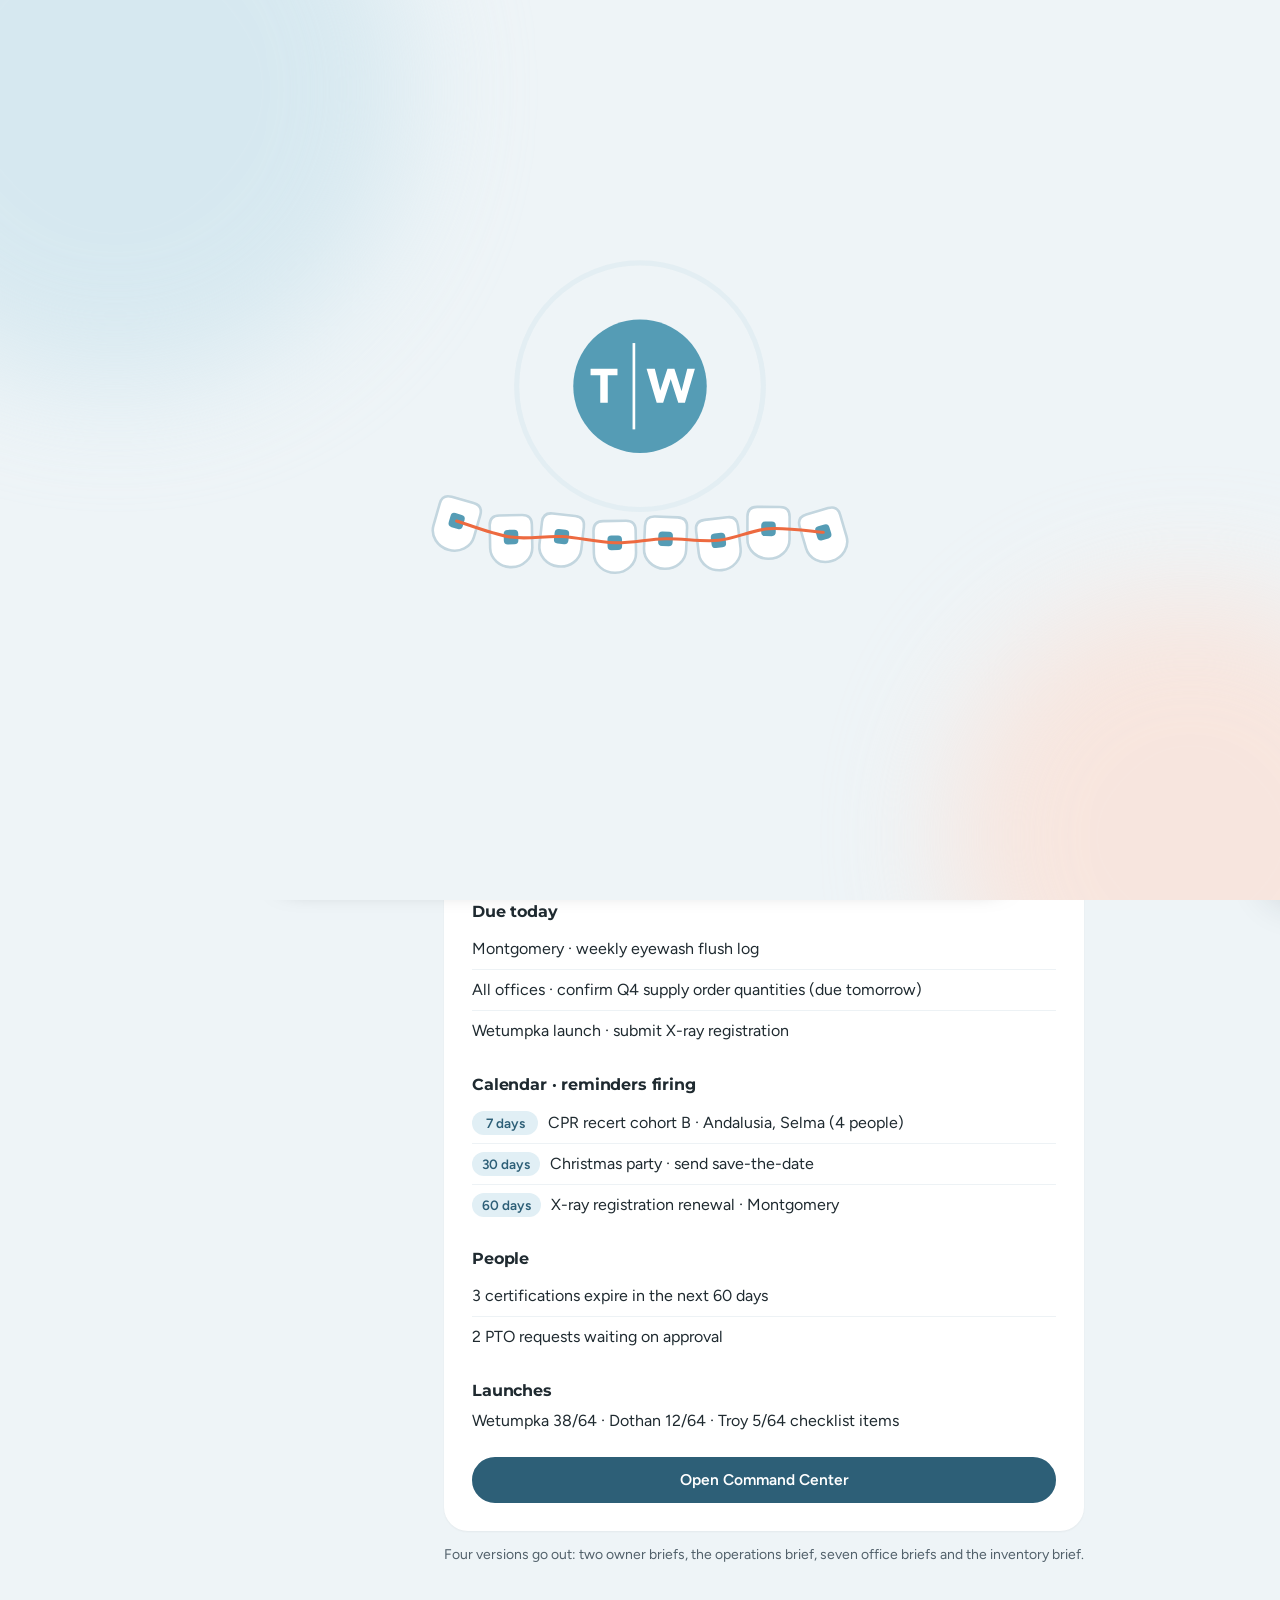
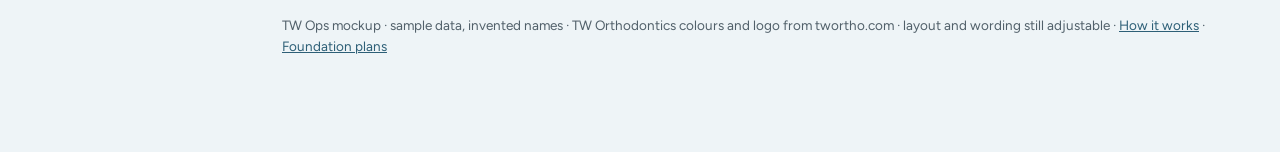
==== commit 936664c1: "Office day: switch offices from one shared office list; centred check mark - OFFICES in app.js drive" ====
--- a/brief.html
+++ b/brief.html
@@ -6,9 +6,9 @@
 <title>TW Ops · 6:30 AM brief (mockup)</title>
 <link href="https://fonts.googleapis.com/css2?family=Montserrat:wght@600;700&family=Figtree:wght@400;500;600&display=swap" rel="stylesheet">
 <link rel="icon" type="image/svg+xml" href="assets/tw-mark.svg">
-<link rel="stylesheet" href="assets/styles.css?v=17">
-<script src="assets/splash.js?v=17"></script>
-<script src="assets/theme.js?v=17"></script>
+<link rel="stylesheet" href="assets/styles.css?v=18">
+<script src="assets/splash.js?v=18"></script>
+<script src="assets/theme.js?v=18"></script>
 <style>
 .inbox{display:grid;grid-template-columns:auto minmax(0,1fr) auto;align-items:center;gap:12px;background:#fff;border-radius:18px;box-shadow:var(--shadow);padding:12px 16px;max-width:640px;margin:0 auto 12px}
 .inbox img{width:36px;height:36px;border-radius:50%}
@@ -81,7 +81,7 @@
       <p class="muted" style="margin:0">3 offices on track · 1 needs attention · 1 behind · 3 launching</p>
 
       <h3>Needs you today <button class="uth" data-h="3"></button></h3>
-      <div class="need r"><p><b>Enterprise is behind.</b> Yesterday's closing checklist was missed, and 4 tasks are overdue. The oldest is the equipment service follow-up, 4 days.</p><a href="huddle.html">Open Enterprise</a></div>
+      <div class="need r"><p><b>Enterprise is behind.</b> Yesterday's closing checklist was missed, and 4 tasks are overdue. The oldest is the equipment service follow-up, 4 days.</p><a href="huddle.html?office=Enterprise">Open Enterprise</a></div>
       <div class="need a"><p><b>Montgomery:</b> sterilizer spore test 2 days late.</p><a href="compliance.html">See compliance</a></div>
 
       <div data-for="owners"><h3>Owner flags</h3>
@@ -141,6 +141,6 @@
   </article>
   <p class="small muted versions">Four versions go out: two owner briefs, the operations brief, seven office briefs and the inventory brief.</p>
 </div>
-<script src="assets/app.js?v=17"></script>
+<script src="assets/app.js?v=18"></script>
 </body>
 </html>
--- a/assets/styles.css
+++ b/assets/styles.css
@@ -175,6 +175,7 @@
 .row .cs{white-space:normal;text-align:right}
 .off{background:#fff;border-radius:20px;padding:18px 14px 16px;text-align:center;box-shadow:var(--shadow);display:block;text-decoration:none;color:inherit;transition:box-shadow .15s}
 .off:hover{box-shadow:0 10px 24px -14px rgba(45,95,119,.55)}
+.off.static{cursor:default}.off.static:hover{box-shadow:var(--shadow)}
 .ring{width:84px;height:84px;margin:0 auto 10px;position:relative}
 .ring svg{width:84px;height:84px;transform:rotate(-90deg)}
 .ring circle{fill:none;stroke-width:9;stroke-linecap:round}
